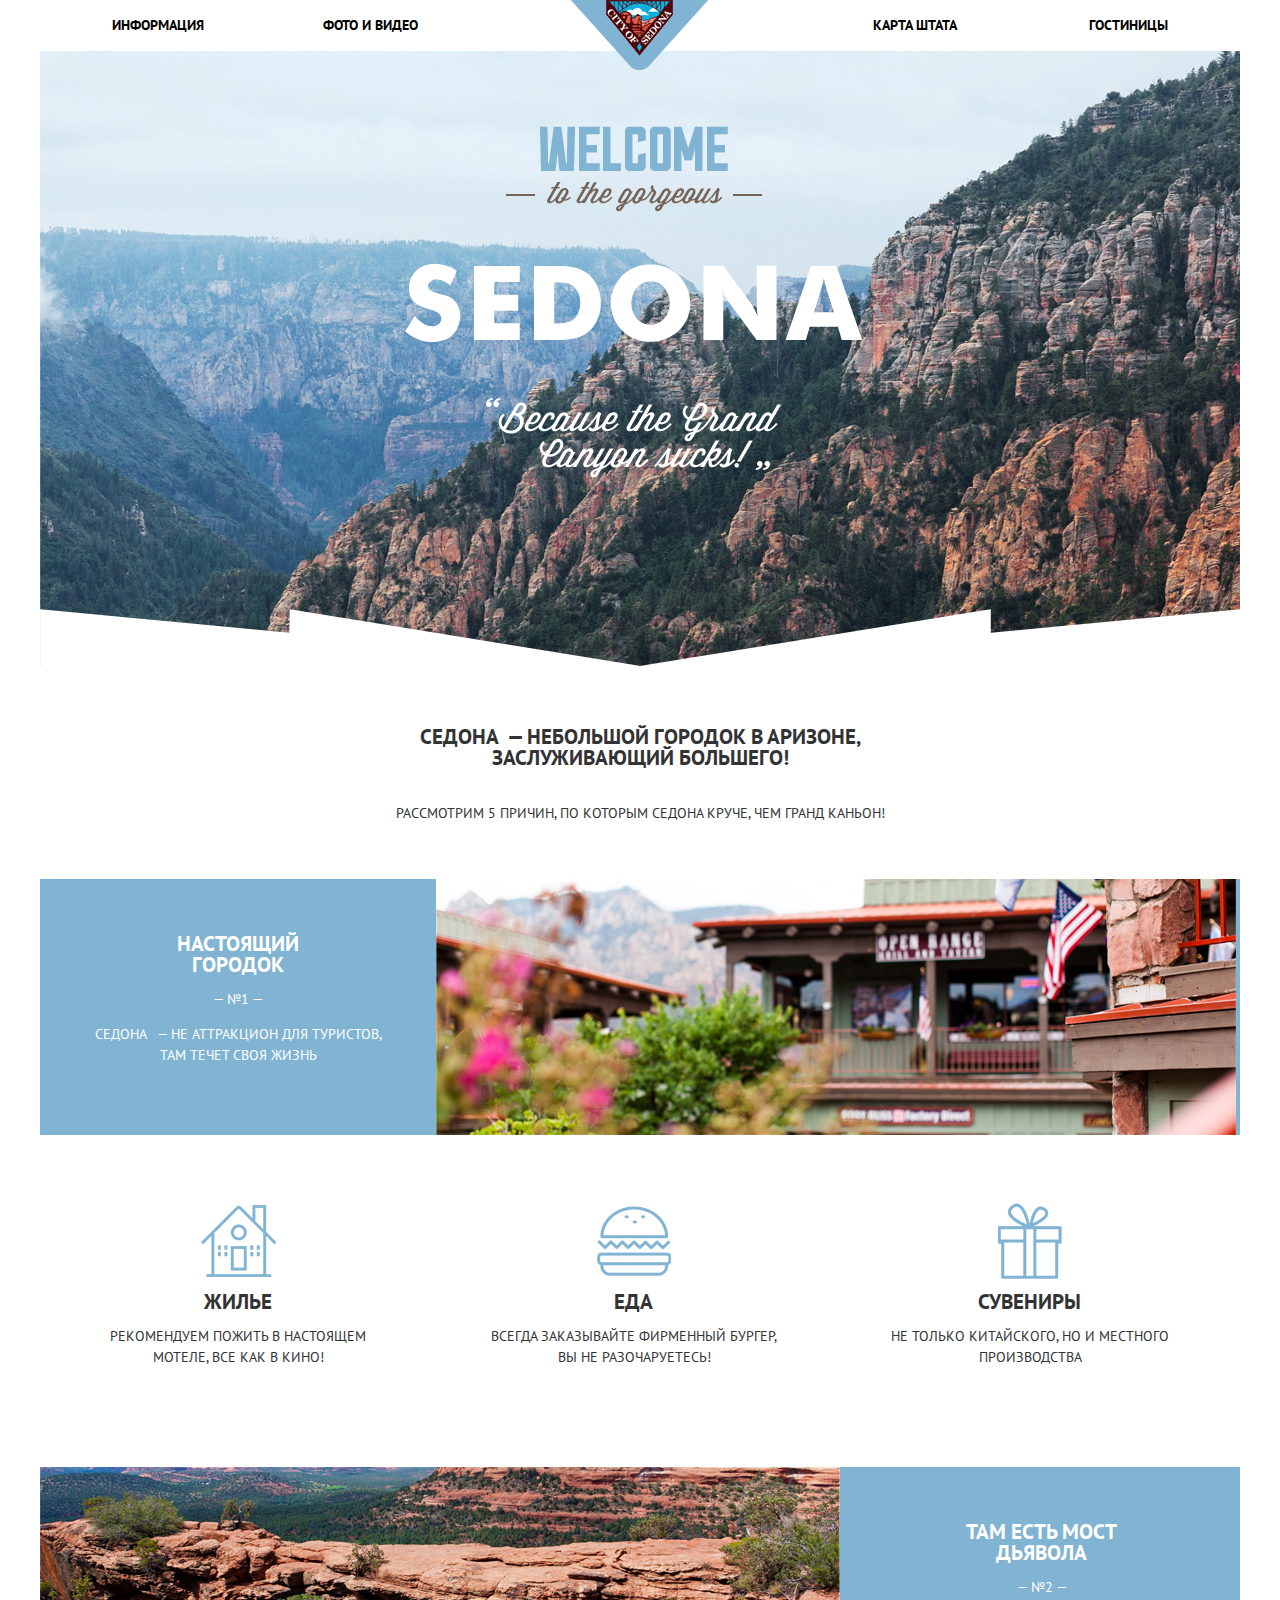
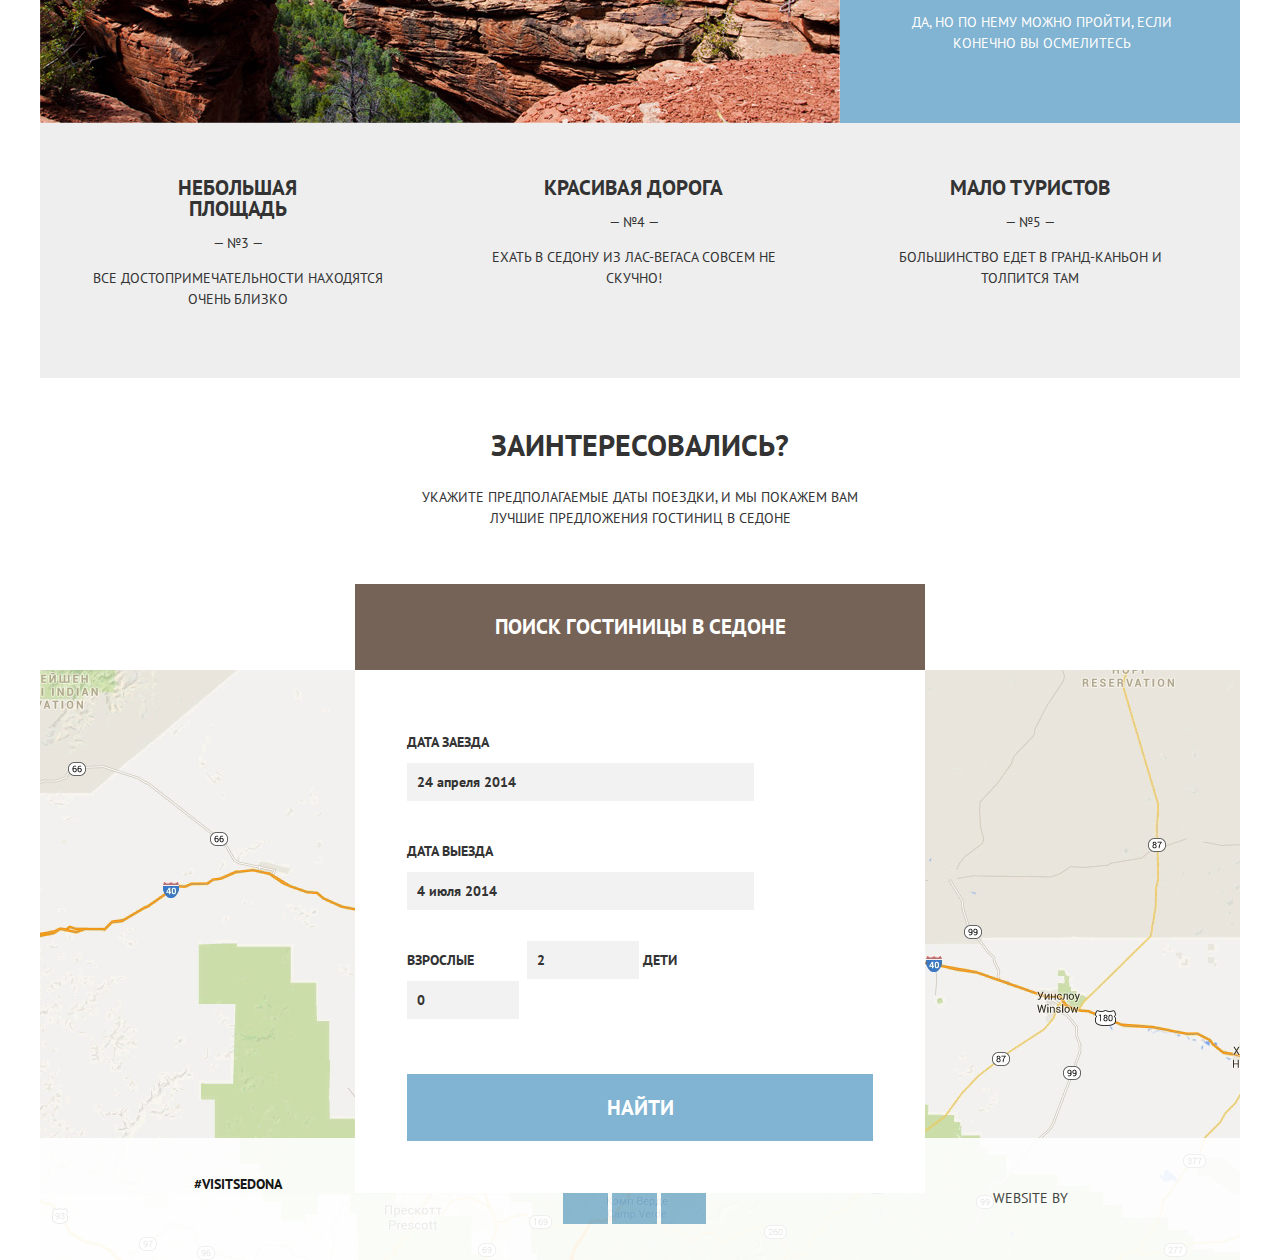
==== index.html @ 6c28e40e "Исправлена разметка для блока поиска отелей, исправлена ошибка в написании font-family" ====
<!DOCTYPE html>
<html lang="ru">
  <head>
    <meta charset="utf-8">
    <title>Sedona. Главная страница</title>  
    <link href="http://fonts.googleapis.com/css?family=PT+Sans:400,700&amp;subset=latin,cyrillic" rel="stylesheet">
    <link href="css/normalize.css" rel="stylesheet">
    <link href="css/style.css" rel="stylesheet"> 
  </head>
  <body>
    <div class="wrapper">
      <header class="main-header">      
        <nav class="main-nav">
          <ul>
            <li class="nav-item nav-item-left"><a href="#">Информация</a></li>
            <li class="nav-item nav-item-left"><a href="#">Фото и видео</a></li>          
            <li><a class="logo" href="index.html"></a></li>   
            <li class="nav-item nav-item-right"><a href="#">Карта штата</a></li>
            <li class="nav-item nav-item-right"><a href="hotels.html">Гостиницы</a></li>
          </ul>
        </nav>
        <div class="header-image">          
          <div class="header-image-words"></div>         
          <div class="header-image-mask"></div>
        </div>
      </header>
      <div class="container">
        <div class="under-header">
          <h2>Седона&nbsp; &mdash; небольшой городок в Аризоне, заслуживающий большего!</h2>
          <p>Рассмотрим 5 причин, по которым Седона круче, чем гранд каньон!</p> 
        </div>
        <div class="clearfix features">    
          <div class="col-3 features-item">
            <div class="col-wrapper">
              <h2>Настоящий городок</h2>
              <p class="number">&mdash; №1 &mdash;</p>
              <p>Седона &nbsp; &mdash;  не аттракцион для туристов, там течет своя жизнь</p>
            </div>
          </div>
          <div class="col-2"><img src="img/features-image-1.jpg" width="800" height="256" alt="Sedona-1"></div>    
        </div>
        <div class="clearfix content">
          <div class="col-3 content-item">
            <div class="col-wrapper">
              <div class="content-icon icon-house"></div>
              <h2>Жилье</h2>
              <p>Рекомендуем пожить в настоящем мотеле, все как в кино!</p> 
            </div>         
          </div>
          <div class="col-3 content-item">
            <div class="col-wrapper">
              <div class="content-icon icon-food"></div>
              <h2>Еда</h2>
              <p>Всегда заказывайте фирменный бургер, вы не разочаруетесь!</p>
            </div>   
          </div>
          <div class="col-3 content-item">
            <div class="col-wrapper">
              <div class="content-icon icon-souvenirs"></div>
              <h2>Сувениры</h2>
              <p>Не только китайского, но и местного производства</p>
            </div> 
          </div>
        </div>
        <div class="clearfix features">       
          <div class="col-2"><img src="img/features-image-2.jpg" width="800" height="256" alt="Sedona-2"></div> 
          <div class="col-3 features-item">
            <div class="col-wrapper">
              <h2>Там есть Мост Дьявола</h2>
              <p class="number">&mdash; №2 &mdash;</p>
              <p>Да, но по нему можно пройти, если конечно вы осмелитесь</p>
            </div>
          </div>           
        </div>
        <div class="clearfix features-content">
          <div class="col-3 features-item">
            <div class="col-wrapper">
              <h2>Небольшая площадь</h2>
              <p class="number">&mdash; №3 &mdash;</p>
              <p>Все достопримечательности находятся очень близко</p>
            </div>
          </div>
          <div class="col-3 features-item">
            <div class="col-wrapper">
              <h2>Красивая дорога</h2>
              <p class="number">&mdash; №4 &mdash;</p>
              <p>Ехать в Седону из Лас-Вегаса совсем не скучно!</p>
            </div>
          </div>
          <div class="col-3 features-item">
            <div class="col-wrapper">
              <h2>Мало туристов</h2>
              <p class="number">&mdash; №5 &mdash;</p>
              <p>Большинство едет в Гранд-Каньон и толпится там</p>
            </div>
          </div>
        </div>
        <div class="block-search">
          <p class="block-search-header">Заинтересовались?</p>
          <p>Укажите предполагаемые даты поездки, и мы покажем вам лучшие предложения гостиниц в Седоне</p>
          <a class="search-link" href="#">Поиск гостиницы в Седоне</a>
          <form class="form-search" action="">
              <div>
                <label for="date-in">Дата заезда</label><input type="text" id="date-in" value="24 апреля 2014">
              </div>
              <div>
                <label for="date-out">Дата выезда</label><input type="text" id="date-out" value="4 июля 2014">
              </div>
              <div class="people-number">
                <label for="adult">Взрослые</label><input type="text" id="adult" value="2">
                <label for="children">Дети</label><input type="text" id="children" value="0">
              </div>              
              <input class="btn" type="button" value="Найти">              
            </form>                
        </div>            
      </div>
      <div class="map">       
        <footer class="main-footer clearfix">
          <div class="col-3 sedona-tag"><a href="#">#visitsedona</a></div>
          <div class="col-3 footer-social">
            <a href="#" class="social-btn social-btn-tw">Twitter</a>
            <a href="#" class="social-btn social-btn-fb">Facebook</a>
            <a href="#" class="social-btn social-btn-ytb">Youtube</a>
          </div>
          <div class="col-3 footer-logo" >
            <p>Website by</p>
            <a class="footer-logo-icon" href="#"></a>
          </div>      
        </footer>        
      </div>
    </div>
  </body>
</html>
---- css/style.css ----
body {
  font-size: 14px;
  line-height: 1.5;
  color: #333333;
  font-weight: 400;
  text-transform: uppercase;
  font-family: "PT Sans", "Arial", sans-serif;
}

h2 {
  font-size: 21px;
  line-height: 1;
  font-weight: 700;
  margin: 0;
}

a {
  text-decoration: none;
  color: #000000;
  font-weight: 700;
}

img {
  margin-bottom: -6px;
}

.clearfix:after{
  display: block;
  content: "";
  clear: both;
}

.wrapper {
  width: 1200px;
  margin: 0 auto;
}

.main-nav ul {
  padding: 0;
  margin: 0 6%;
  font-size: 0;
}
.main-nav li {
  display: inline-block;
  vertical-align: top;
  font-size: 14px;
  width: 20%;
  padding-top: 15px;
  padding-bottom: 15px;
  position: relative;
}

.main-nav .logo{
  display: block;
  width: 138px;
  height: 70px;
  background-image: url(../img/logo.png);
  background-repeat: no-repeat;
  background-position: center;
  position: absolute;  
  top: 0;
  left: 50%;
  margin-left: -69px;
  z-index: 1;
}

.main-nav .nav-item-left {
  text-align: left;
}

.main-nav .nav-item-right {
  text-align: right;
}

.header-image {
  width: 100%;
  height: 540px;
  background-image: url("../img/header-image.jpg");
  background-repeat: no-repeat;  
  padding-top: 75px;
  position: relative;
  margin-bottom: 60px;
}

.header-image-words {
  width: 470px;
  height: 370px;
  background-image: url(../img/image-words.png);
  background-repeat: no-repeat;
  margin: 0 auto;  
}

.header-image-mask {
  width: 100%;
  height: 57px;
  background-image: url(../img/header-image-mask.png);
  background-repeat: no-repeat;
  position: absolute;
  bottom: 0;
}

.col-2 {
  width: 67%;
  float: left;
}

.col-3 {
  width: 33%;
  float: left;
  text-align: center;
}

.col-wrapper {
  width: 75%;
  margin: 0 auto;
}

.col-wrapper h2 {
  width: 70%;
  margin: 0 auto;
}
.under-header {
  text-align: center;
  margin-bottom: 55px;
}
.under-header h2 {
  width: 50%;
  margin: 0 auto;
  margin-bottom: 35px;
}
.features-item {
  padding-top: 54px;
  padding-bottom: 54px;
}

.features {
  height: 256px;
  color: #ffffff;
  background-color: #81b3d2;
}

.content-item {
  padding-top: 55px;
  padding-bottom: 85px;
}

.content-icon {
  width: 76px;
  height: 76px;
  padding-bottom: 25px;
  margin: 0 auto;
}

.icon-house {
  background-image: url(../img/icon-house.png);
  background-repeat: no-repeat;
  background-position: center;
}

.icon-food {
  background-image: url(../img/icon-food.png);
  background-repeat: no-repeat;
  background-position: center;
}

.icon-souvenirs {
  background-image: url(../img/icon-souvenirs.png);
  background-repeat: no-repeat;
  background-position: center;
}

.features-content {
  background-color: #eeeeee;
}

.block-search {
  width: 570px;
  margin: 0 auto;
  padding-top: 55px;
  position: relative;
}

.block-search-header {
  font-size: 30px;
  font-weight: 700;
  line-height: 0.8;
  padding-bottom: 30px;
}

.block-search p {
  width: 80%;
  margin: 0 auto;
  text-align: center;  
}

.search-link {
  margin-top: 55px;
  display: block;
  background-color: #766357;
  text-align: center;
  padding-top: 30px;
  padding-bottom: 30px;
  color: #ffffff;
  font-size: 21px;
  line-height: 1.24;
}

.form-search {
  width: 466px;
  position: absolute;
  top: 100%;
  z-index: 10;
  left: 50%;
  margin-left: -285px;
  padding: 52px;
  font-weight: 700;
  text-transform: uppercase;
  background-color: #ffffff;
}

.form-search div {
  margin-bottom: 30px;
}

.form-search label {
  display: inline-block;
  width: 105px;  
  margin-right: 15px;
  padding-top: 10px;
  padding-bottom: 10px;
}

.form-search input {
  border: none;
  background-color: #f2f2f2;
  padding-top: 10px;
  padding-bottom: 10px;
  padding-left: 10px;
  width: 335px;
}

.people-number input {  
  width: 100px;
}

.form-search .btn {
  background-color: #81b3d2;
  color: #ffffff;
  text-transform: uppercase;
  padding: 20px 195px;
  font-size: 21px;
  width: 100%;
  margin-top: 25px;
}

.map {
  width: 100%;
  height: 590px;
  background-image: url(../img/map.jpg);
  position: relative;
}

.main-footer {
  position: absolute;
  bottom: 0;
  background-color: #ffffff;
  opacity: 0.9;
  width: 100%;
  padding: 3% 0;
}

.social-btn {  
  display: inline-block;
  width: 45px;
  height: 50px;
  background-color: #81b3d2;
}

.hotel-wrapper {
  width: 88%;
  margin: 0 auto;
}

.header-image-hotels {
  width: 100%;
  height: 220px;
  background-image: url(../img/header-image-zoom.jpg);
  background-repeat: no-repeat;
}
.structure-filter {
  width: 240px;
  float: left;
}

.structure-filter label {
  display: block;
}
.type-filter {
  width: 480px;
  float: left;
}

.type-filter label {
  display: block;
}

.cost-filter{
  width: 327px;
  float: right;
}

.filter-content-header div {
  display: inline-block;
  vertical-align: bottom;
}

.filter-content-header ul li {
  display: inline-block;
}

.filter-image{
  width: 135px;
  float: left;
  margin-right: 30px;
}

.filter-info{
  width: 650px;
  float: left;
}

.filter-info div {
  display: inline-block;
}

.filter-rate{
  width: 240px;
  float: right;
}
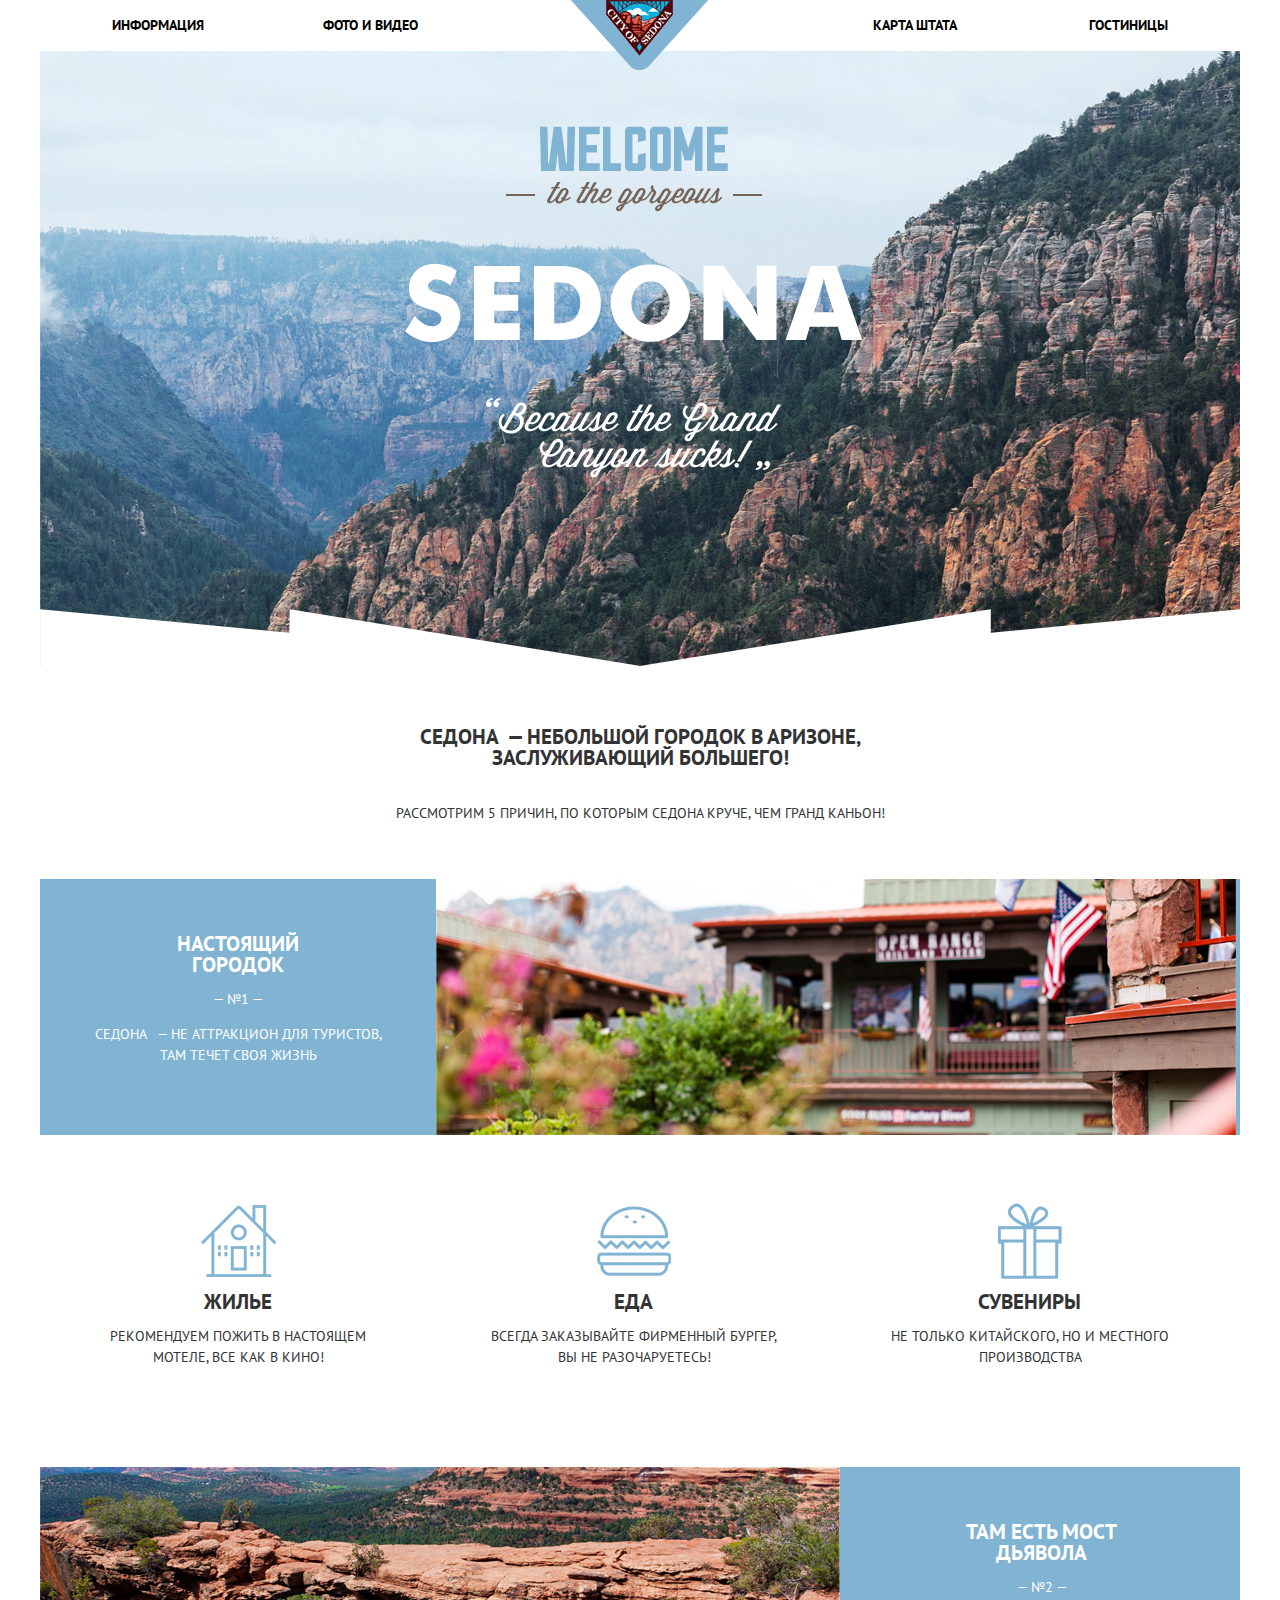
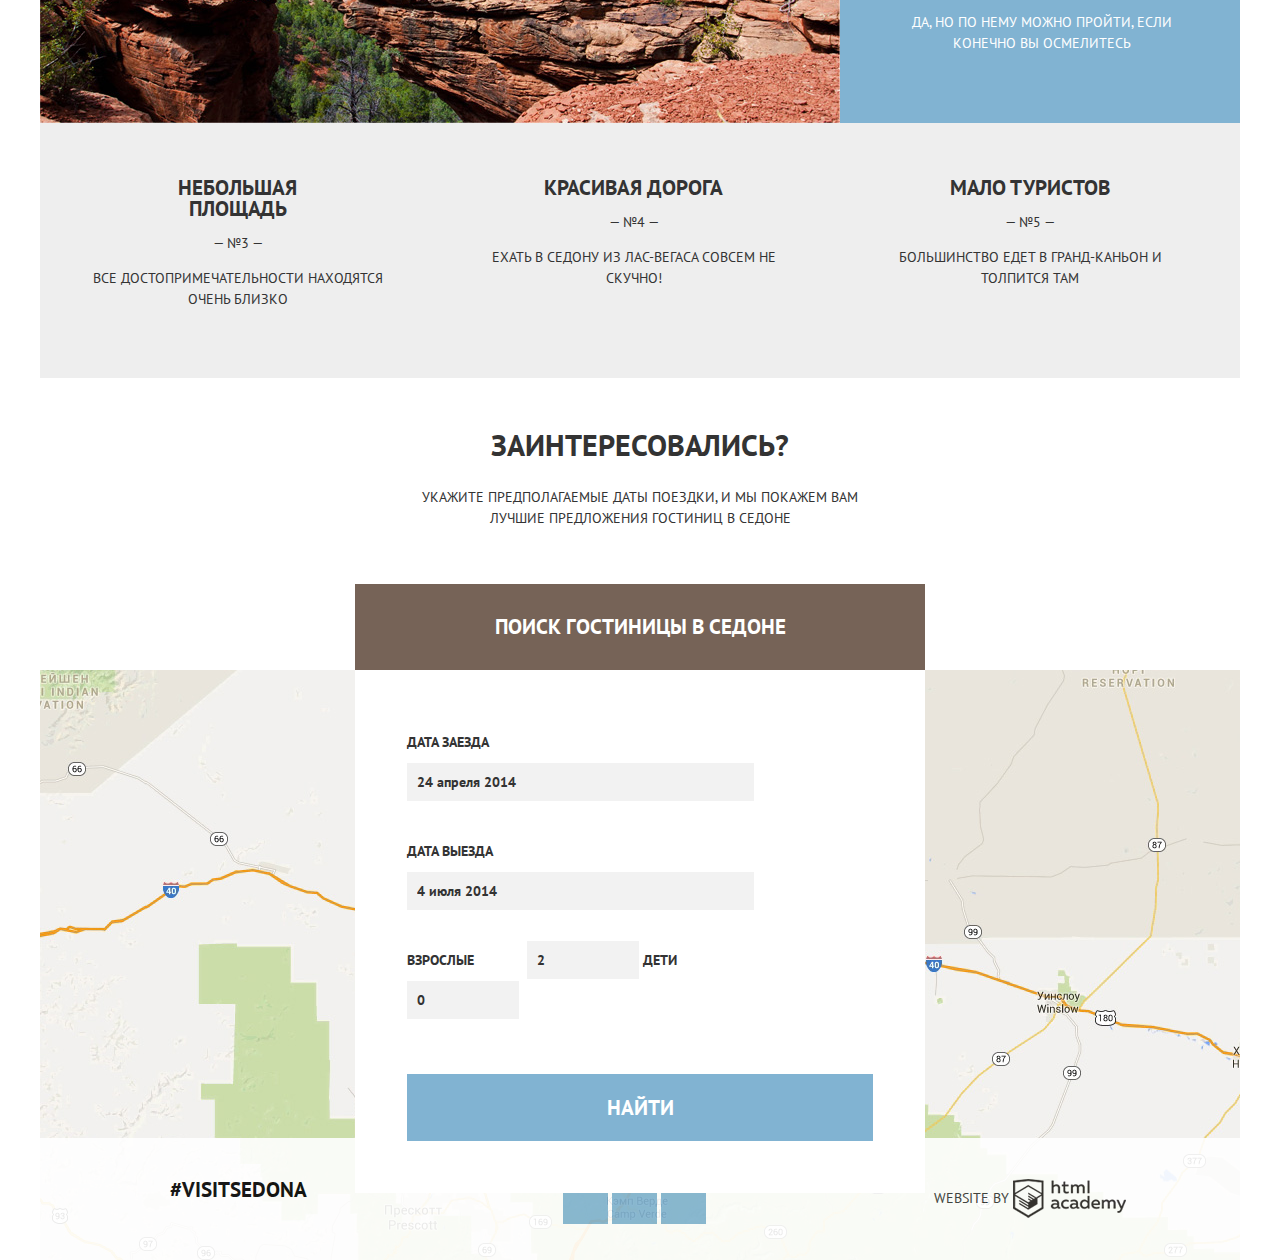
==== commit dc07aef7: "Стили для элементов футера" ====
--- a/index.html
+++ b/index.html
@@ -123,7 +123,7 @@
             <a href="#" class="social-btn social-btn-ytb">Youtube</a>
           </div>
           <div class="col-3 footer-logo" >
-            <p>Website by</p>
+            <p class="footer-copyright">Website by</p>
             <a class="footer-logo-icon" href="#"></a>
           </div>      
         </footer>        
--- a/css/style.css
+++ b/css/style.css
@@ -269,6 +269,24 @@
   padding: 3% 0;
 }
 
+.footer-copyright, 
+.footer-logo-icon {
+  display: inline-block;
+  vertical-align: middle;
+}
+
+.footer-logo-icon {
+  width: 113px;
+  height: 39px;
+  background-image: url(../img/footer-logo.png);
+  background-repeat: no-repeat;
+}
+
+.sedona-tag>a{
+  display: block;
+  font-size: 21px;
+}
+
 .social-btn {  
   display: inline-block;
   width: 45px;
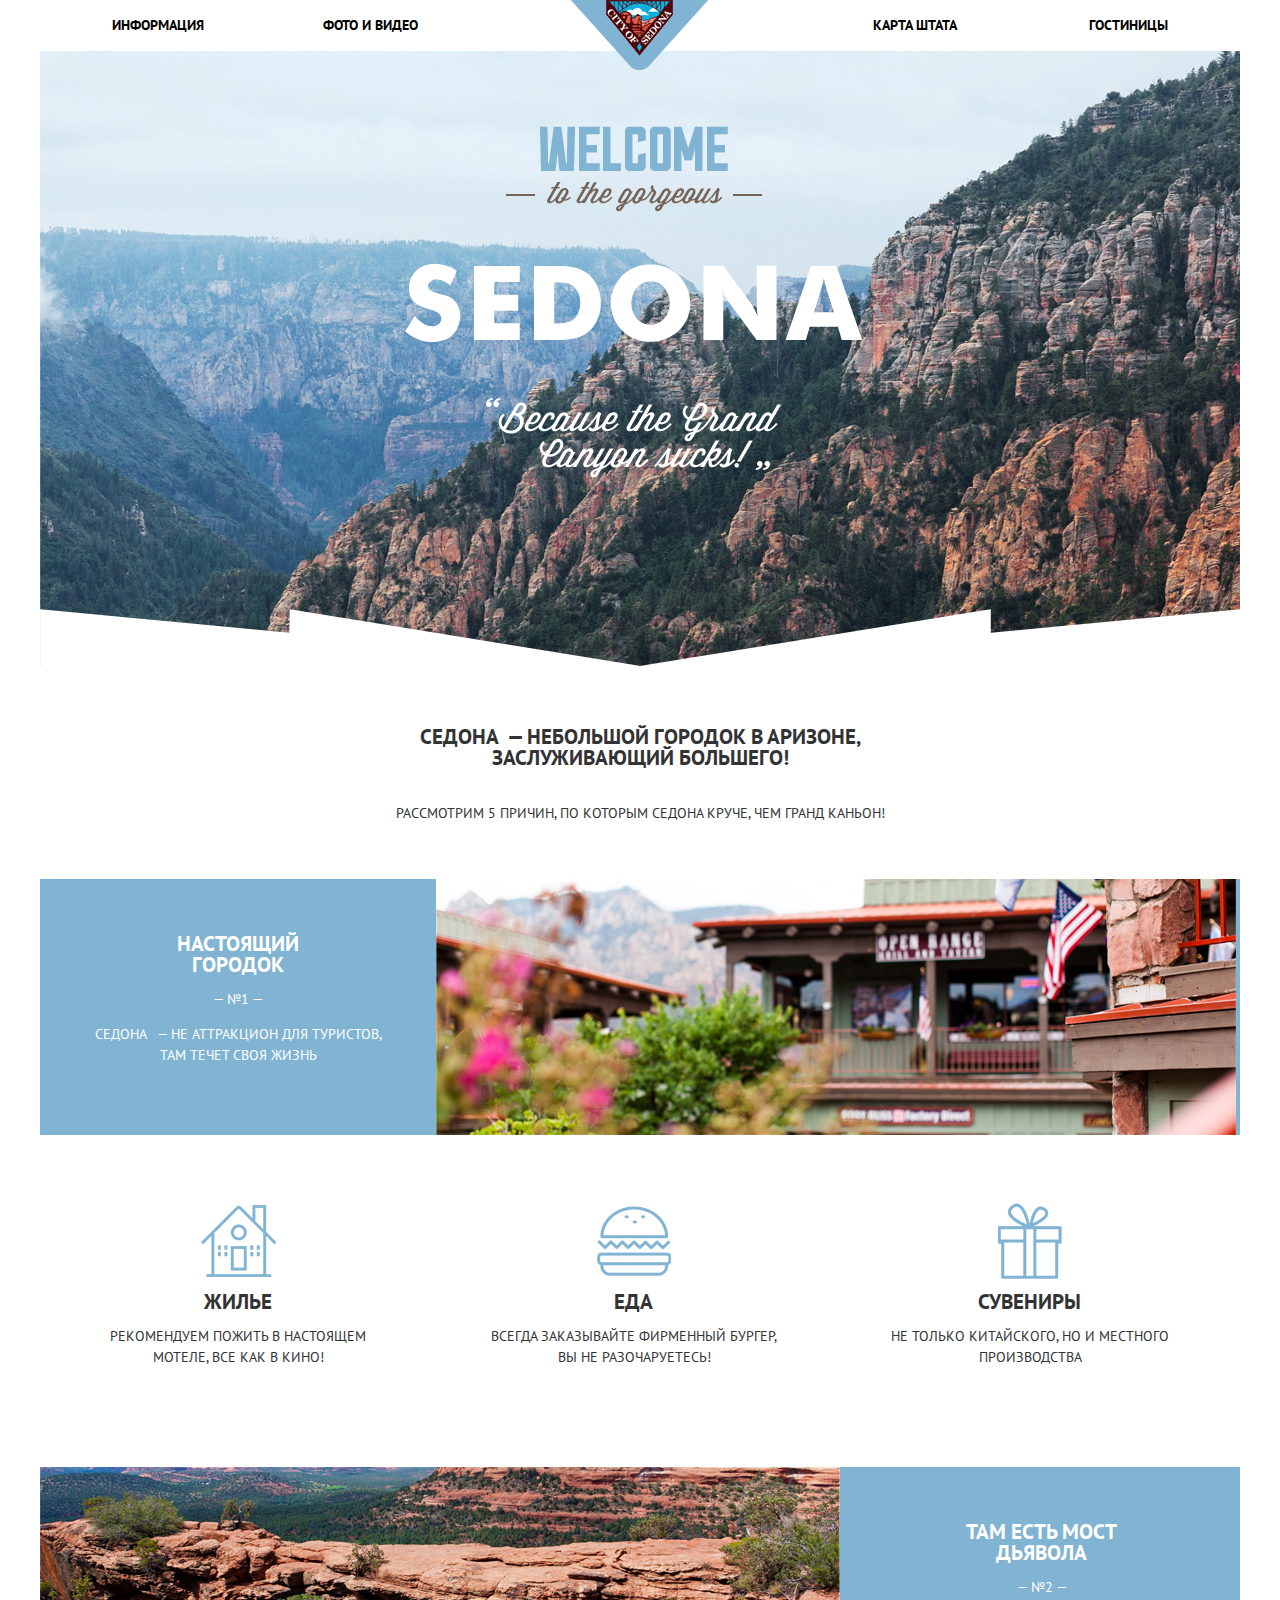
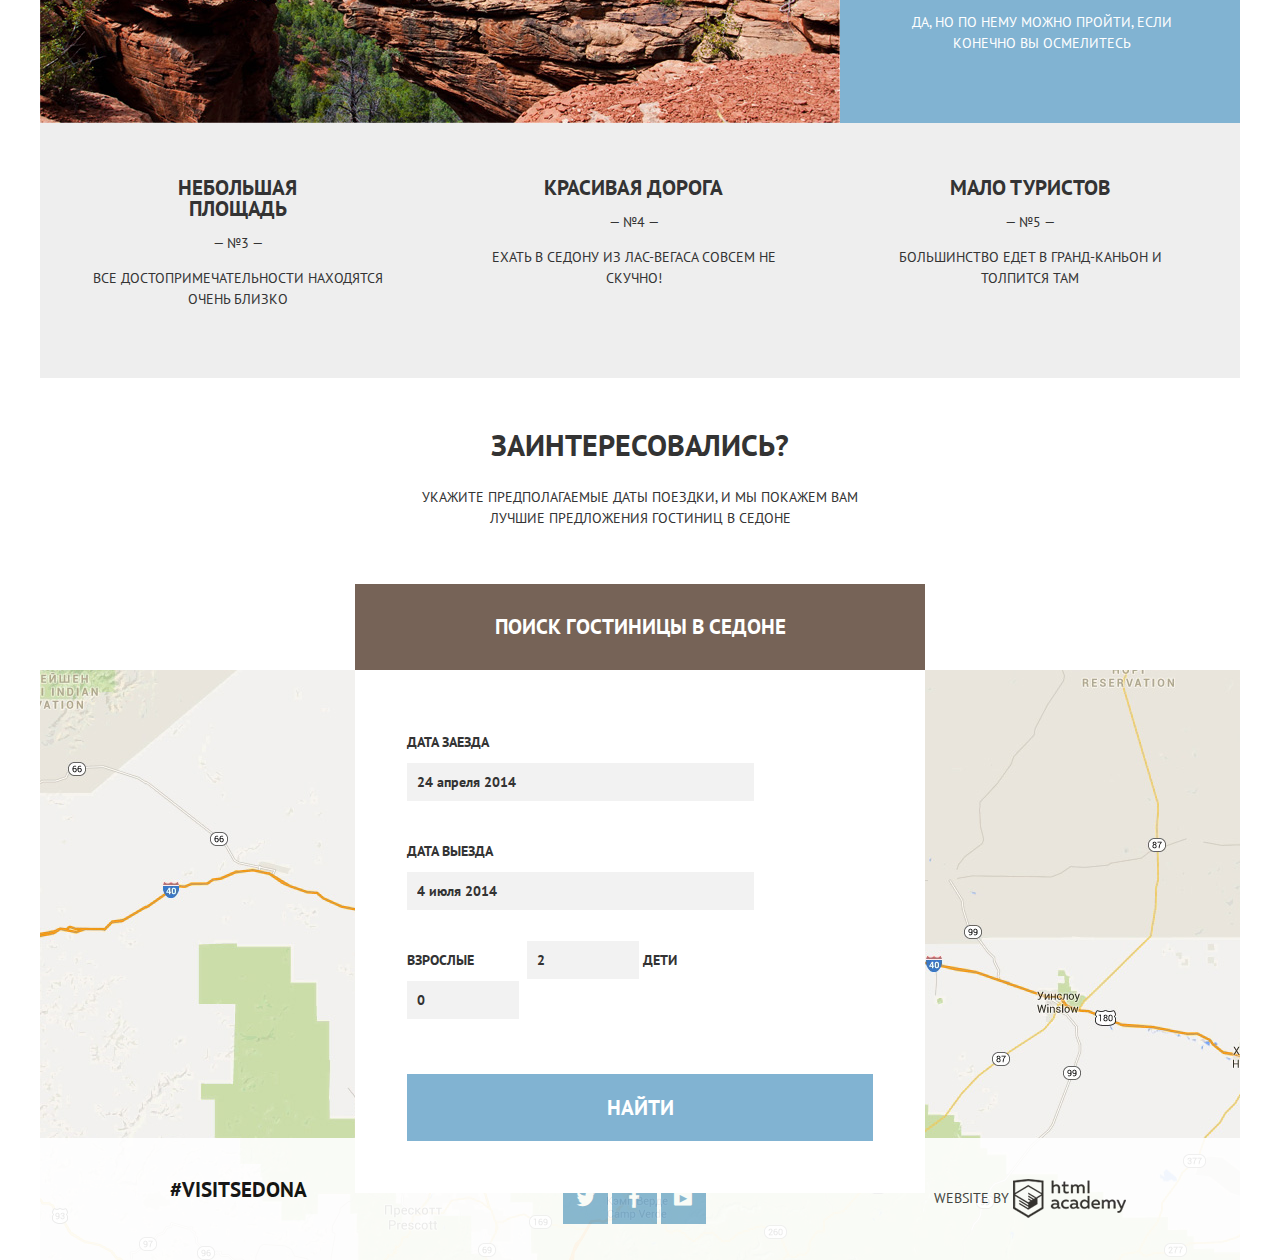
==== commit b5bdb9aa: "Проба подключения иконочного шрифта (соц. иконки), разделители на странице отелей" ====
--- a/index.html
+++ b/index.html
@@ -118,9 +118,9 @@
         <footer class="main-footer clearfix">
           <div class="col-3 sedona-tag"><a href="#">#visitsedona</a></div>
           <div class="col-3 footer-social">
-            <a href="#" class="social-btn social-btn-tw">Twitter</a>
-            <a href="#" class="social-btn social-btn-fb">Facebook</a>
-            <a href="#" class="social-btn social-btn-ytb">Youtube</a>
+            <a href="#" class="social-btn social-btn-tw"><i class="icon-twitter"></i></a>
+            <a href="#" class="social-btn social-btn-fb"><i class="icon-facebook"></i></a>
+            <a href="#" class="social-btn social-btn-ytb"><i class="icon-youtube"></i></a>
           </div>
           <div class="col-3 footer-logo" >
             <p class="footer-copyright">Website by</p>
--- a/css/style.css
+++ b/css/style.css
@@ -1,3 +1,67 @@
+@font-face {
+  font-family: 'symbols-sedona';
+  src: url('../font/symbols-sedona.eot?60737633');
+  src: url('../font/symbols-sedona.eot?60737633#iefix') format('embedded-opentype'),
+       url('../font/symbols-sedona.woff?60737633') format('woff'),
+       url('../font/symbols-sedona.ttf?60737633') format('truetype'),
+       url('../font/symbols-sedona.svg?60737633#symbols-sedona') format('svg');
+  font-weight: normal;
+  font-style: normal;
+}
+/* Chrome hack: SVG is rendered more smooth in Windozze. 100% magic, uncomment if you need it. */
+/* Note, that will break hinting! In other OS-es font will be not as sharp as it could be */
+/*
+@media screen and (-webkit-min-device-pixel-ratio:0) {
+  @font-face {
+    font-family: 'symbols-sedona';
+    src: url('../font/symbols-sedona.svg?60737633#symbols-sedona') format('svg');
+  }
+}
+*/
+ 
+ [class^="icon-"]:before, [class*=" icon-"]:before {
+  font-family: "symbols-sedona";
+  font-style: normal;
+  font-weight: normal;
+  speak: none;
+ 
+  display: inline-block;
+  text-decoration: inherit;
+  width: 1em;
+  margin-right: .2em;
+  text-align: center;
+  /* opacity: .8; */
+ 
+  /* For safety - reset parent styles, that can break glyph codes*/
+  font-variant: normal;
+  text-transform: none;
+     
+  /* fix buttons height, for twitter bootstrap */
+  line-height: 1em;
+ 
+  /* Animation center compensation - margins should be symmetric */
+  /* remove if not needed */
+  margin-left: .2em;
+ 
+  /* you can be more comfortable with increased icons size */
+  /* font-size: 120%; */
+ 
+  /* Uncomment for 3D effect */
+  /* text-shadow: 1px 1px 1px rgba(127, 127, 127, 0.3); */
+}
+ 
+.icon-facebook:before { content: '\66'; } /* 'f' */
+.icon-twitter:before { content: '\74'; } /* 't' */
+.icon-up-dir:before { content: '\25b2'; } /* '▲' */
+.icon-down-dir:before { content: '\25bc'; } /* '▼' */
+.icon-star:before { content: '\2605'; } /* '★' */
+.icon-check-off:before { content: '\2610'; } /* '☐' */
+.icon-check-on:before { content: '\2611'; } /* '☑' */
+.icon-calendar:before { content: '\e800'; } /* '' */
+.icon-plus:before { content: '\e801'; } /* '' */
+.icon-minus:before { content: '\e802'; } /* '' */
+.icon-youtube:before { content: '\f39e'; } /* '' */
+
 body {
   font-size: 14px;
   line-height: 1.5;
@@ -275,6 +339,10 @@
   vertical-align: middle;
 }
 
+.hotels-footer {  
+  padding: 3% 0;
+}
+
 .footer-logo-icon {
   width: 113px;
   height: 39px;
@@ -292,6 +360,9 @@
   width: 45px;
   height: 50px;
   background-color: #81b3d2;
+  color: #ffffff;
+  font-size: 21px;
+  line-height: 50px;
 }
 
 .hotel-wrapper {
@@ -299,73 +370,125 @@
   margin: 0 auto;
 }
 
+.hotel-col-1 {
+  width: 16%;  
+}
+
+.hotel-col-2 {
+  width: 53%;  
+}
+
+.hotel-col-3 {
+  width: 31%; 
+  text-align: right;
+}
+
+.hotel-col {
+  float: left;
+  padding: 25px 0;
+}
+
 .header-image-hotels {
   width: 100%;
   height: 220px;
   background-image: url(../img/header-image-zoom.jpg);
   background-repeat: no-repeat;
 }
-.structure-filter {
-  width: 240px;
-  float: left;
-}
 
 .structure-filter label {
   display: block;
 }
-.type-filter {
-  width: 480px;
-  float: left;
+
+.hotel-filter>.hotel-col-2 {
+  box-sizing: border-box;
+  padding-left: 7.5%;
 }
 
 .type-filter label {
   display: block;
 }
 
-.cost-filter{
-  width: 327px;
-  float: right;
-}
-
-.filter-content-header div {
-  display: inline-block;
-  vertical-align: bottom;
-}
-
 .filter-content-header ul li {
   display: inline-block;
 }
 
-.filter-image{
-  width: 135px;
-  float: left;
-  margin-right: 30px;
-}
-
-.filter-info{
-  width: 650px;
-  float: left;
+.filter-content {
+  border-top: 2px solid #e5e5e5;
 }
 
 .filter-info div {
   display: inline-block;
 }
 
-.filter-rate{
-  width: 240px;
-  float: right;
-}
-
-
-
-
-
-
-
-
-
-
-
-
-
-
+.triangles a {
+  display: inline-block;
+  margin-right: 10px;
+}
+
+.triangle-bottom {
+  margin-top:5px;
+  margin-right: 5px;
+  background-color: transparent;
+  width: 0px;
+  height: 0px;
+  border: 5px transparent solid;
+  border-top: 9px #81b3d2 solid;
+}
+
+.triangle-top {
+  margin-bottom: 5px;
+  background-color: transparent;
+  width: 0px;
+  height: 0px;
+  border: 5px transparent solid;
+  border-bottom: 9px #cccccc solid;
+}
+
+.rate-value {
+  background-color: #f2f2f2;
+  padding: 5px 10px;
+  width: 90px;
+  position: relative;
+  left: 100%;
+  margin-left: -110px;
+}
+
+.rate-stars {
+  position: relative;
+  left: 100%;
+  height: 16px;
+  background-image: url(../img/rate-star.png);
+  background-position: right;  
+  margin-bottom: 45px;
+}
+
+.rate-stars-4{
+  width: 64px;
+  margin-left: -64px;
+}
+
+.rate-stars-2{
+  width: 32px;
+  margin-left: -32px;
+}
+
+.rate-stars-3{
+  width: 48px;
+  margin-left: -48px;
+}
+
+
+
+
+
+
+
+
+
+
+
+
+
+
+
+
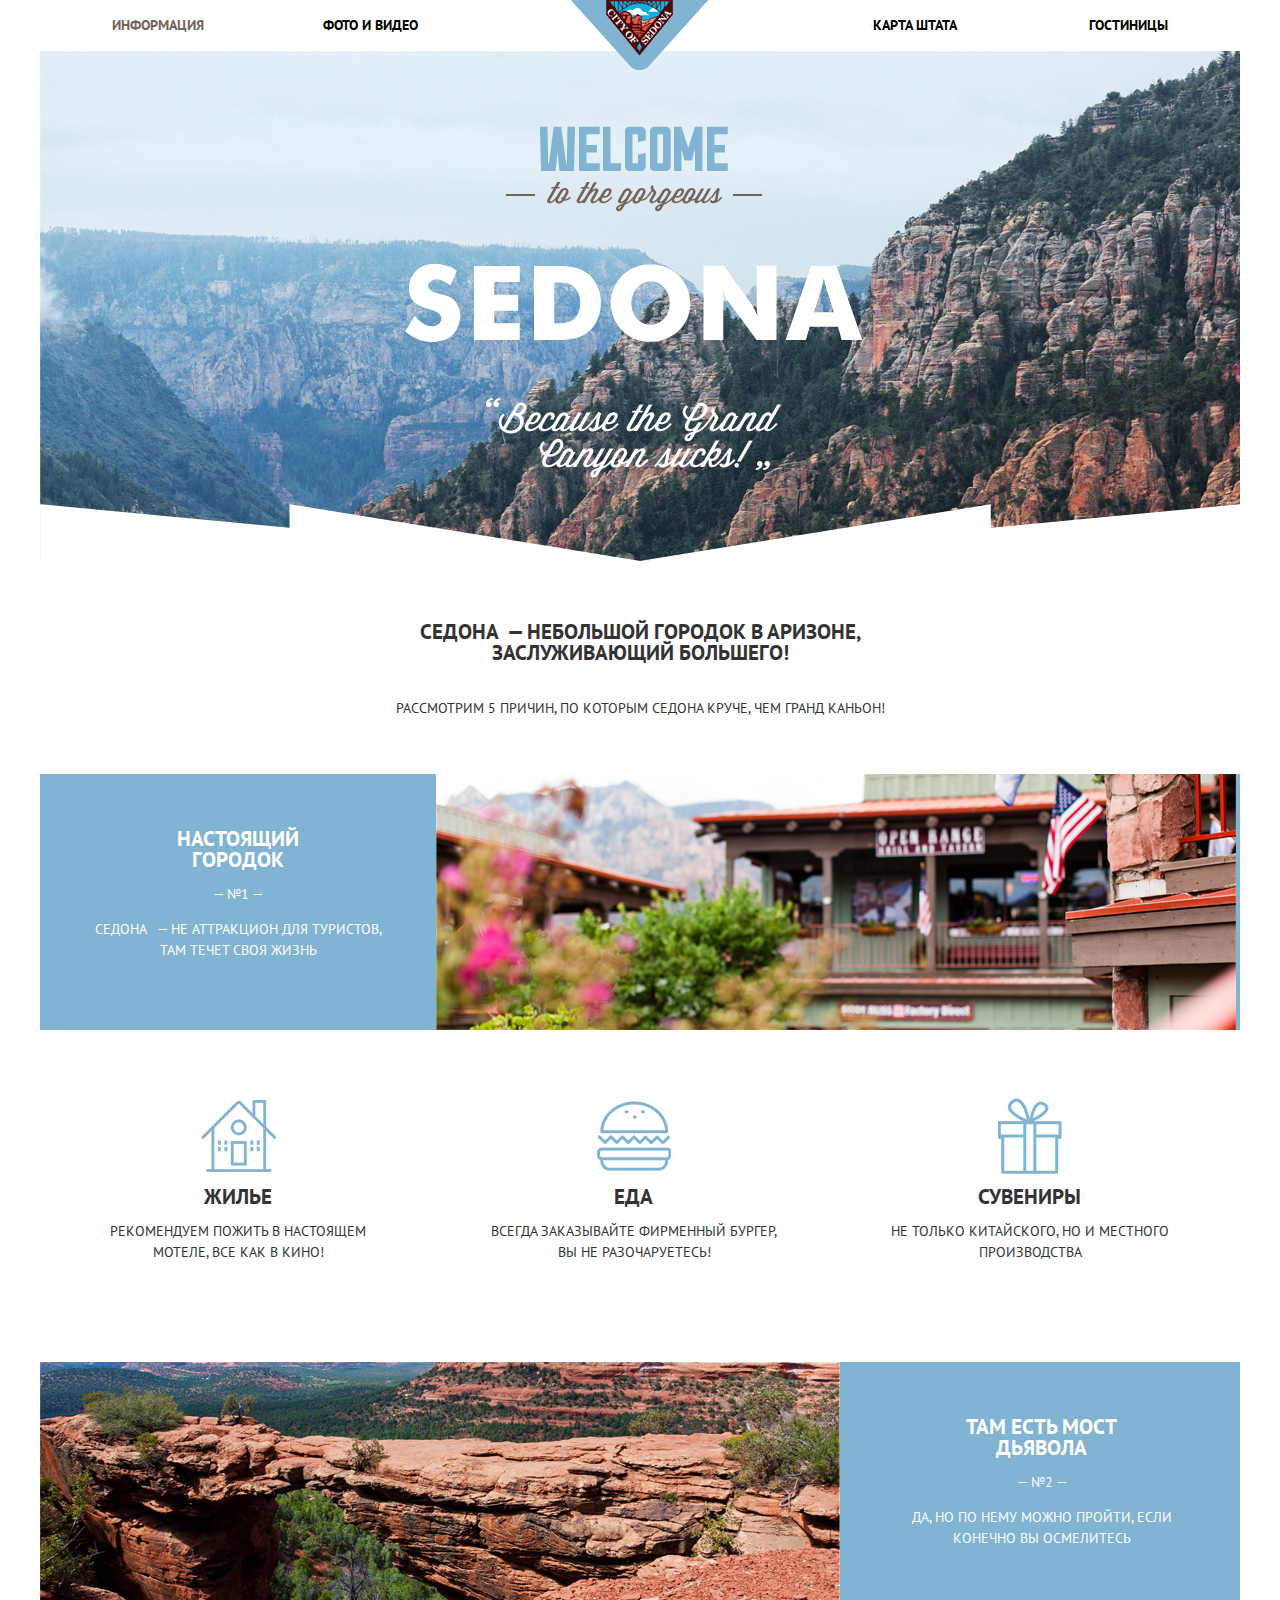
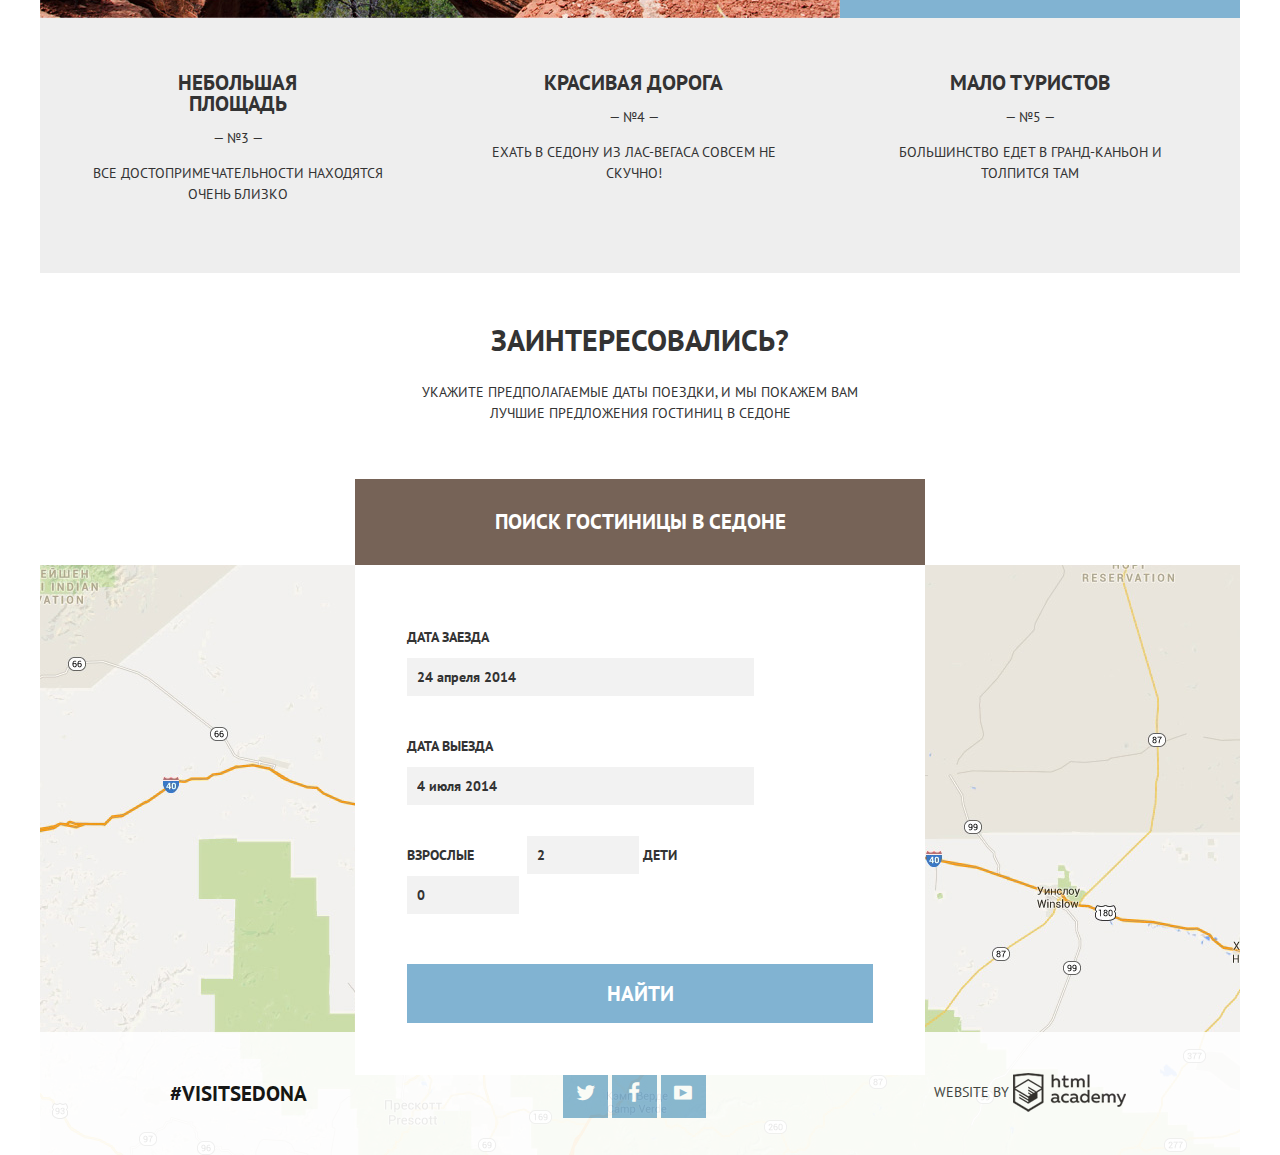
==== commit da8fccff: "Стили для состояний элементов (кроме некоторых полей формы поиска" ====
--- a/index.html
+++ b/index.html
@@ -12,7 +12,7 @@
       <header class="main-header">      
         <nav class="main-nav">
           <ul>
-            <li class="nav-item nav-item-left"><a href="#">Информация</a></li>
+            <li class="nav-item nav-item-left active">Информация</li>
             <li class="nav-item nav-item-left"><a href="#">Фото и видео</a></li>          
             <li><a class="logo" href="index.html"></a></li>   
             <li class="nav-item nav-item-right"><a href="#">Карта штата</a></li>
--- a/css/style.css
+++ b/css/style.css
@@ -28,7 +28,6 @@
   display: inline-block;
   text-decoration: inherit;
   width: 1em;
-  margin-right: .2em;
   text-align: center;
   /* opacity: .8; */
  
@@ -41,7 +40,6 @@
  
   /* Animation center compensation - margins should be symmetric */
   /* remove if not needed */
-  margin-left: .2em;
  
   /* you can be more comfortable with increased icons size */
   /* font-size: 120%; */
@@ -114,6 +112,27 @@
   position: relative;
 }
 
+.main-nav a:hover {
+  color: #81b3d2;
+}
+
+.main-nav a:active {
+  color: #b2b2b2;
+}
+
+.main-nav .active {
+  color: #766357;
+  font-weight: 700;
+}
+
+.main-nav .active:hover {
+  color: #604e43;
+}
+
+.main-nav .active:active {
+  color: #d6d0cc;
+}
+
 .main-nav .logo{
   display: block;
   width: 138px;
@@ -138,7 +157,7 @@
 
 .header-image {
   width: 100%;
-  height: 540px;
+  height: 435px;
   background-image: url("../img/header-image.jpg");
   background-repeat: no-repeat;  
   padding-top: 75px;
@@ -294,7 +313,7 @@
   padding-bottom: 10px;
 }
 
-.form-search input {
+.form-search input[type="text"]{
   border: none;
   background-color: #f2f2f2;
   padding-top: 10px;
@@ -303,7 +322,17 @@
   width: 335px;
 }
 
-.people-number input {  
+.form-search input[type="text"]:hover {
+  background-color: #ebebeb;
+}
+
+.form-search input[type="text"]:focus {
+  background-color: #ffffff;
+  outline: 2px solid #e5e5e5;
+}
+
+
+.people-number input[type="text"]{  
   width: 100px;
 }
 
@@ -311,10 +340,24 @@
   background-color: #81b3d2;
   color: #ffffff;
   text-transform: uppercase;
-  padding: 20px 195px;
+  padding: 16px 0;
   font-size: 21px;
   width: 100%;
-  margin-top: 25px;
+  margin-top: 20px;
+  border: none;
+}
+
+.form-search .btn:hover {
+  background-color: #669ec0;
+}
+
+.form-search .btn:active {
+  background-color: #5496bd;
+  color: #88b6d1;
+}
+
+.form-search .btn:focus {
+  outline: none;
 }
 
 .map {
@@ -350,9 +393,18 @@
   background-repeat: no-repeat;
 }
 
+.footer-logo-icon:hover {
+  background-image: url(../img/logo-footer-hvr.png);
+}
+
+.footer-logo-icon:active {
+  background-image: url(../img/logo-footer-active.png);
+}
+
 .sedona-tag>a{
   display: block;
   font-size: 21px;
+  padding: 10px 0;
 }
 
 .social-btn {  
@@ -365,6 +417,15 @@
   line-height: 50px;
 }
 
+.social-btn:hover {  
+  background-color: #669ec0;
+}
+
+.social-btn:active {  
+  background-color: #5496bd;
+  color: #88b6d1;
+}
+
 .hotel-wrapper {
   width: 88%;
   margin: 0 auto;
@@ -385,7 +446,12 @@
 
 .hotel-col {
   float: left;
-  padding: 25px 0;
+  margin-top: 30px;
+  margin-bottom: 25px;
+}
+
+.hotel-filter {
+  color: #ffffff;
 }
 
 .header-image-hotels {
@@ -395,21 +461,182 @@
   background-repeat: no-repeat;
 }
 
+.hotel-filter>.hotel-col-2 {
+  box-sizing: border-box;
+  padding-left: 7.5%;  
+}
+
+.hotel-filter>.hotel-col {
+  margin-bottom: 0;
+}
+
 .structure-filter label {
   display: block;
-}
-
-.hotel-filter>.hotel-col-2 {
-  box-sizing: border-box;
-  padding-left: 7.5%;
+  margin-bottom: 7px;
+  vertical-align: middle;
 }
 
 .type-filter label {
   display: block;
+  margin-bottom: 7px;  
+}
+
+.type-filter>h2,
+.structure-filter>h2 {
+  font-size: 16px;
+  line-height: 1.3;
+  margin-bottom: 20px;
+}
+
+.cost-filter>h2{
+  font-size: 16px;
+  line-height: 1.3;
+  margin-bottom: 12px;
+}
+
+.cost-filter {
+  text-align: left;
+}
+
+.cost-filter-wrapper {
+  margin-left: 7px;
+  border: 2px solid #ffffff;
+  border-radius: 2px;
+  font-size: 0;
+  padding-top: 5px;
+  padding-bottom: 5px;
+}
+
+.cost-filter-wrapper div {
+  display: inline-block;
+  font-size: 14px;
+  vertical-align: middle;
+  width: 50%;
+}
+
+.cost-filter-wrapper div:first-child {
+  width: 49%;
+  border-right: 2px solid #ffffff;
+}
+
+.cost-filter-wrapper label {
+  display: inline-block;
+  text-align: center;
+  vertical-align: middle;  
+}
+
+.cost-filter-wrapper input {
+  width: 25%;
+  background-color: transparent;
+  border: transparent;
+  padding-left: 5px;
+}
+
+.range-controls {
+  position: relative;
+  padding-top: 20px;
+  margin-bottom: 30px;
+  margin-left: 7px;
+}
+
+.range-controls .scale {
+  height: 2px;
+  background: #7d787a;  
+}
+
+.range-controls .bar {
+  width: 80%;
+  height: 2px;
+  background: #ffffff;
+}
+
+.range-controls .toggle {
+  position: absolute;
+  cursor: pointer;
+  top: 15px;
+  left: 0px;
+  width: 4px;
+  height: 4px;
+  border: 7px solid #fff;
+  border-radius: 50%;
+  background: #afafaf;
+}
+
+.range-controls .toggle:hover {
+  background: #1c4f80; 
+}
+  
+.range-controls .toggle-max {
+  left: 78%;  
+}
+
+.cost-filter .btn {
+  display: block;
+  background-color: transparent;
+  border: transparent;
+  text-align: center; 
+  border: 2px solid #ffffff;
+  border-radius: 2px;
+  margin: 0 auto;
+  text-transform: uppercase;
+  padding: 8px 32px;
+}
+
+
+input[type="checkbox"]{
+  display: none;
+}
+
+input[type="checkbox"]+label:before {
+  display: inline-block;
+  vertical-align: middle;
+  content: '\2610';
+  font-family: "symbols-sedona";
+  font-size: 26px;
+  margin-right: 15px;
+  color: #b5b5b5;
+}
+
+input[type="checkbox"]+label:hover:before {
+  color: #ffffff;
+}
+
+input[type="checkbox"]:checked+label:before {
+  display: inline-block;
+  vertical-align: middle;
+  content: '\2611';
+  font-family: "symbols-sedona";
+  font-size: 26px;
+  margin-right: 11px;
+}
+
+.filter-content-header ul {
+  padding-left: 0;
 }
 
 .filter-content-header ul li {
   display: inline-block;
+  font-size: 12px;
+  margin-right: 35px;
+}
+
+.filter-content-header .hotel-col-2 a {
+  border-bottom: 1px dotted #81b3d2;
+  color: #b1b1b1;
+}
+
+.filter-content-header .hotel-col-2 a:hover {
+  color: #81b3d2;
+}
+
+.filter-content-header .hotel-col-2 a:active {
+  color: #000000;
+  border-bottom: 1px dotted transparent;
+}
+
+.filter-content-header .hotel-col-2 a.active {
+  border-bottom: none;
+  color: #81b3d2;
 }
 
 .filter-content {
@@ -420,11 +647,30 @@
   display: inline-block;
 }
 
+.triangles{
+  font-size: 0;
+}
 .triangles a {
   display: inline-block;
-  margin-right: 10px;
-}
-
+  color: #cccccc;
+  font-size: 21px;
+  margin: 0; 
+}
+
+.triangles a.active {
+  color: #81b3d2;
+}
+
+.triangles a:hover {
+  color: #000000;
+}
+
+.triangles a:active {
+  color: #81b3d2;
+}
+
+
+/*
 .triangle-bottom {
   margin-top:5px;
   margin-right: 5px;
@@ -443,52 +689,81 @@
   border: 5px transparent solid;
   border-bottom: 9px #cccccc solid;
 }
+*/
 
 .rate-value {
+  display: inline-block;
   background-color: #f2f2f2;
   padding: 5px 10px;
   width: 90px;
-  position: relative;
-  left: 100%;
-  margin-left: -110px;
+  text-align: right;
 }
 
 .rate-stars {
-  position: relative;
-  left: 100%;
-  height: 16px;
-  background-image: url(../img/rate-star.png);
-  background-position: right;  
-  margin-bottom: 45px;
-}
-
-.rate-stars-4{
-  width: 64px;
-  margin-left: -64px;
-}
-
-.rate-stars-2{
-  width: 32px;
-  margin-left: -32px;
-}
-
-.rate-stars-3{
-  width: 48px;
-  margin-left: -48px;
-}
-
-
-
-
-
-
-
-
-
-
-
-
-
-
-
-
+  font-size: 18px;
+  color: #81b3d2;
+  margin-bottom: 40px;
+}
+
+.icon-star {
+  margin-left: 5px;
+}
+
+.filter-info .btn {
+  color: #ffffff;
+  padding: 5px 20px;
+}
+
+.filter-info .btn-more {
+  background-color: #81b3d2;
+}
+
+.filter-info .btn-more:hover {
+  background-color: #669ec0;
+}
+
+.filter-info .btn-more:active {
+  background-color: #5496bd;
+  color: #88b6d1;
+}
+
+.filter-info .btn-book {
+  background-color: #766357;
+}
+
+.filter-info .btn-book:hover {
+  background-color: #604e43;
+}
+
+.filter-info .btn-book:active {
+  background-color: #503e33;
+  color: #857871;
+}
+
+.filter-info .hotel-name:hover {
+  color: #81b3d2;
+}
+
+.filter-info .hotel-name:active {
+  color: #b2b2b2;
+}
+
+
+
+
+
+
+
+
+
+
+
+
+
+
+
+
+
+
+
+
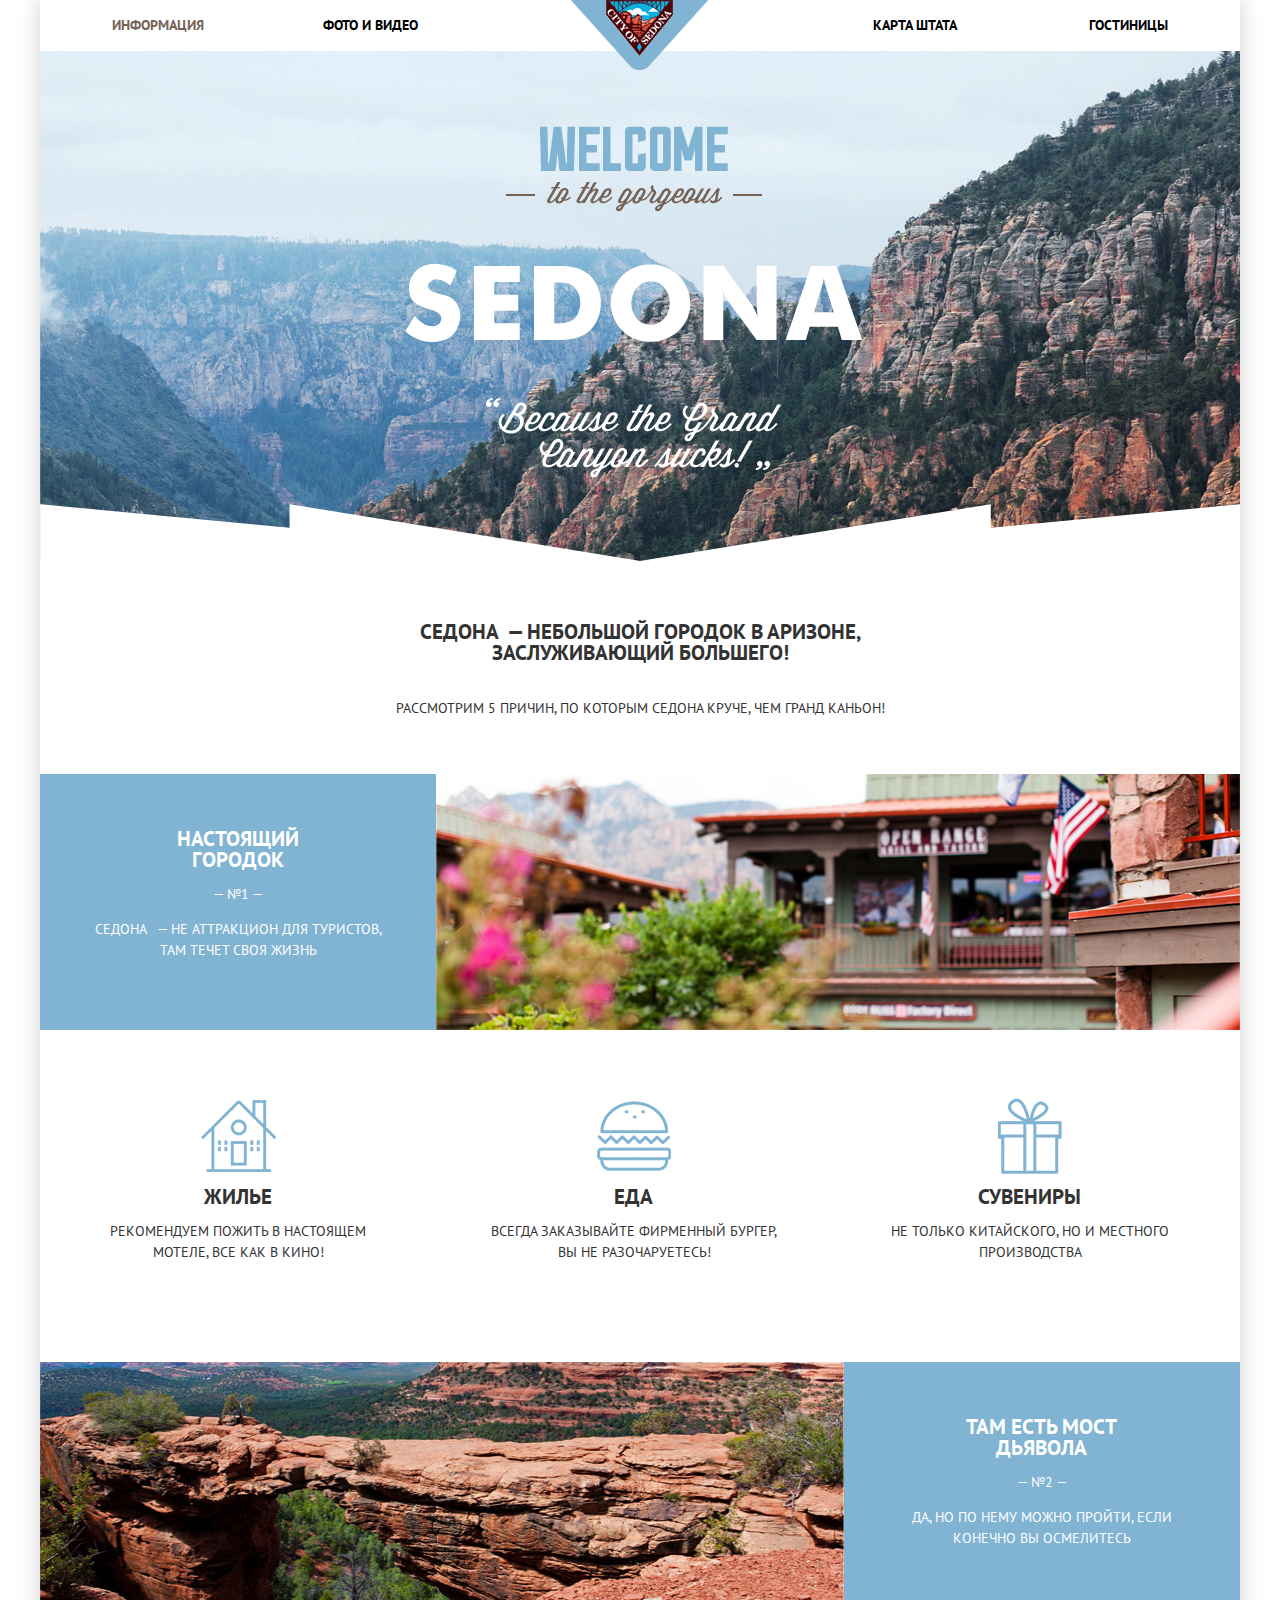
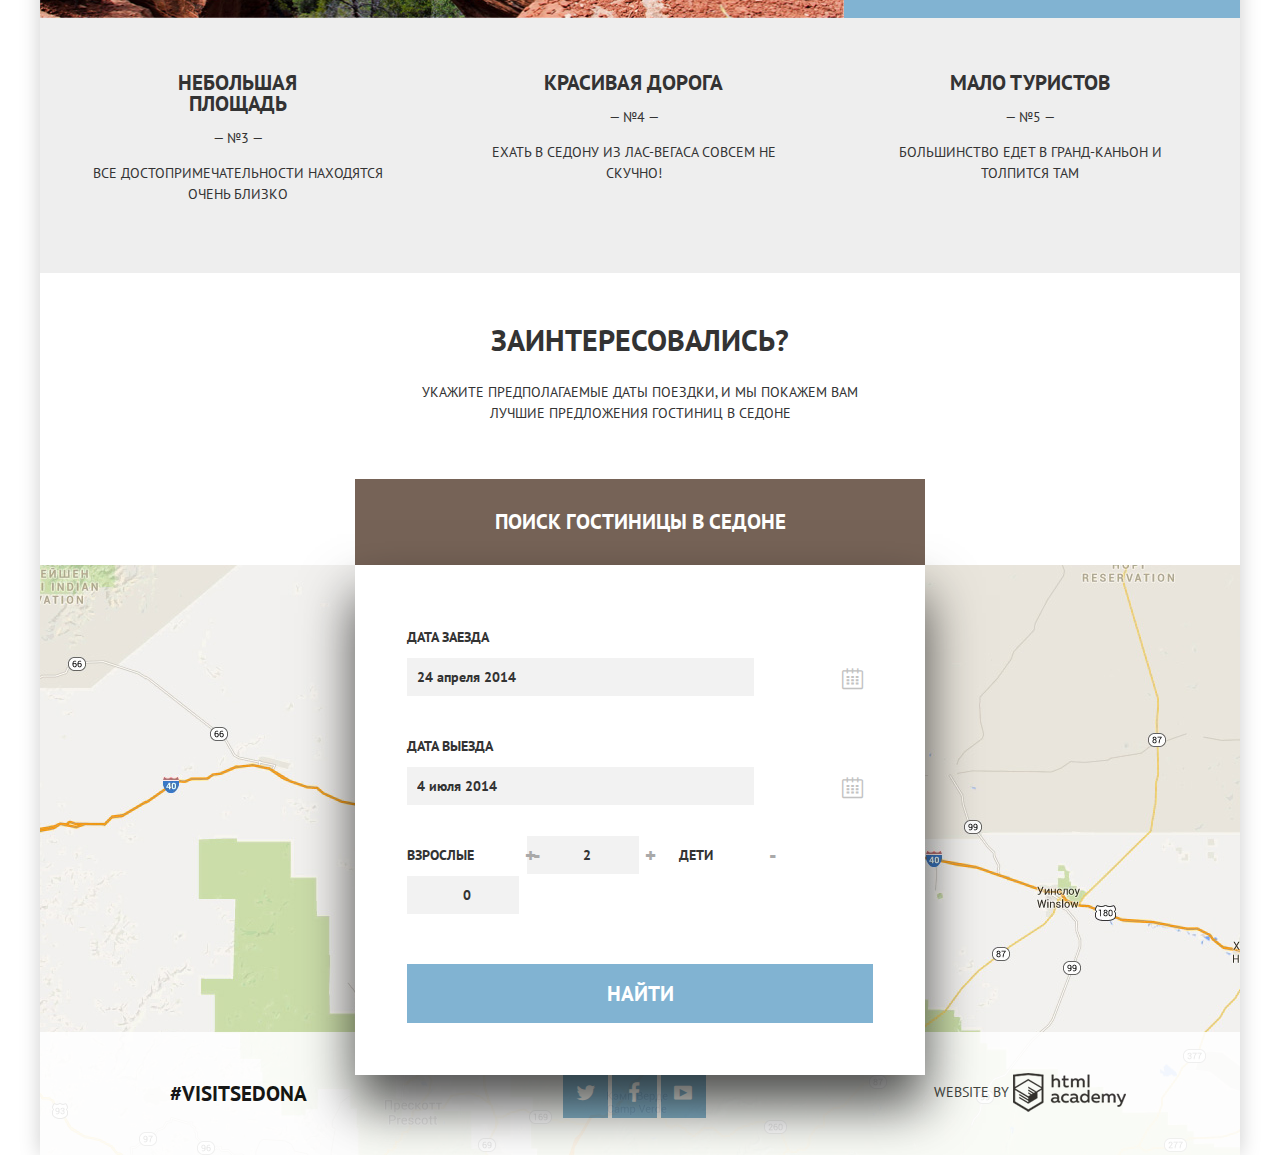
==== commit 3d7be78a: "Корректировка параметров ширины страницы, иконки в форме поиска" ====
--- a/index.html
+++ b/index.html
@@ -37,7 +37,7 @@
               <p>Седона &nbsp; &mdash;  не аттракцион для туристов, там течет своя жизнь</p>
             </div>
           </div>
-          <div class="col-2"><img src="img/features-image-1.jpg" width="800" height="256" alt="Sedona-1"></div>    
+          <div class="col-2"><img src="img/features-image-1.jpg" width="100%" height="256" alt="Sedona-1"></div>    
         </div>
         <div class="clearfix content">
           <div class="col-3 content-item">
@@ -63,7 +63,7 @@
           </div>
         </div>
         <div class="clearfix features">       
-          <div class="col-2"><img src="img/features-image-2.jpg" width="800" height="256" alt="Sedona-2"></div> 
+          <div class="col-2"><img src="img/features-image-2.jpg" width="100%" height="256" alt="Sedona-2"></div> 
           <div class="col-3 features-item">
             <div class="col-wrapper">
               <h2>Там есть Мост Дьявола</h2>
@@ -101,14 +101,14 @@
           <a class="search-link" href="#">Поиск гостиницы в Седоне</a>
           <form class="form-search" action="">
               <div>
-                <label for="date-in">Дата заезда</label><input type="text" id="date-in" value="24 апреля 2014">
+                <label for="date-in">Дата заезда</label><input type="text" id="date-in" value="24 апреля 2014"><i class="icon-calendar"></i>
               </div>
               <div>
-                <label for="date-out">Дата выезда</label><input type="text" id="date-out" value="4 июля 2014">
+                <label for="date-out">Дата выезда</label><input type="text" id="date-out" value="4 июля 2014"><i class="icon-calendar"></i>
               </div>
               <div class="people-number">
-                <label for="adult">Взрослые</label><input type="text" id="adult" value="2">
-                <label for="children">Дети</label><input type="text" id="children" value="0">
+                <label for="adult">Взрослые</label><input class="icon-minus" type="button" value="-"><input type="text" id="adult" value="2"><input class="icon-plus" type="button" value="+">
+                <label for="children">Дети</label><input class="icon-minus" type="button" value="-"><input type="text" id="children" value="0"><input class="icon-plus" type="button" value="+">
               </div>              
               <input class="btn" type="button" value="Найти">              
             </form>                
--- a/css/style.css
+++ b/css/style.css
@@ -93,8 +93,11 @@
 }
 
 .wrapper {
-  width: 1200px;
   margin: 0 auto;
+   max-width: 1200px;
+   min-width: 768px;
+   background-color: white;
+   box-shadow: 0 0 20px 0 rgba(0,0,0,.2)  
 }
 
 .main-nav ul {
@@ -299,10 +302,12 @@
   font-weight: 700;
   text-transform: uppercase;
   background-color: #ffffff;
+  box-shadow: 0 30px 50px rgba(0,0,0,.7);
 }
 
 .form-search div {
   margin-bottom: 30px;
+  position: relative;
 }
 
 .form-search label {
@@ -321,9 +326,36 @@
   padding-left: 10px;
   width: 335px;
 }
-
+.icon-calendar {
+  position: absolute;
+  right: 0;
+  padding-top: 5px;
+  padding-bottom: 5px;
+  margin-right: 10px;
+  font-size: 21px;
+  color: #c2c2c2;
+}
 .form-search input[type="text"]:hover {
   background-color: #ebebeb;
+}
+
+.icon-calendar:hover{
+  color: #000000;
+}
+
+.icon-calendar:active{
+  color: #81b3d2;
+}
+
+.icon-plus,
+.icon-minus {
+  position: absolute;
+  top: 6px;
+  background-color: transparent;
+  border: none;
+  outline: none;
+  font-size: 21px;
+  color: #a9a9a9;
 }
 
 .form-search input[type="text"]:focus {
@@ -334,8 +366,12 @@
 
 .people-number input[type="text"]{  
   width: 100px;
-}
-
+  text-align: center;
+}
+
+label[for="children"] {
+  text-align: center;
+}
 .form-search .btn {
   background-color: #81b3d2;
   color: #ffffff;
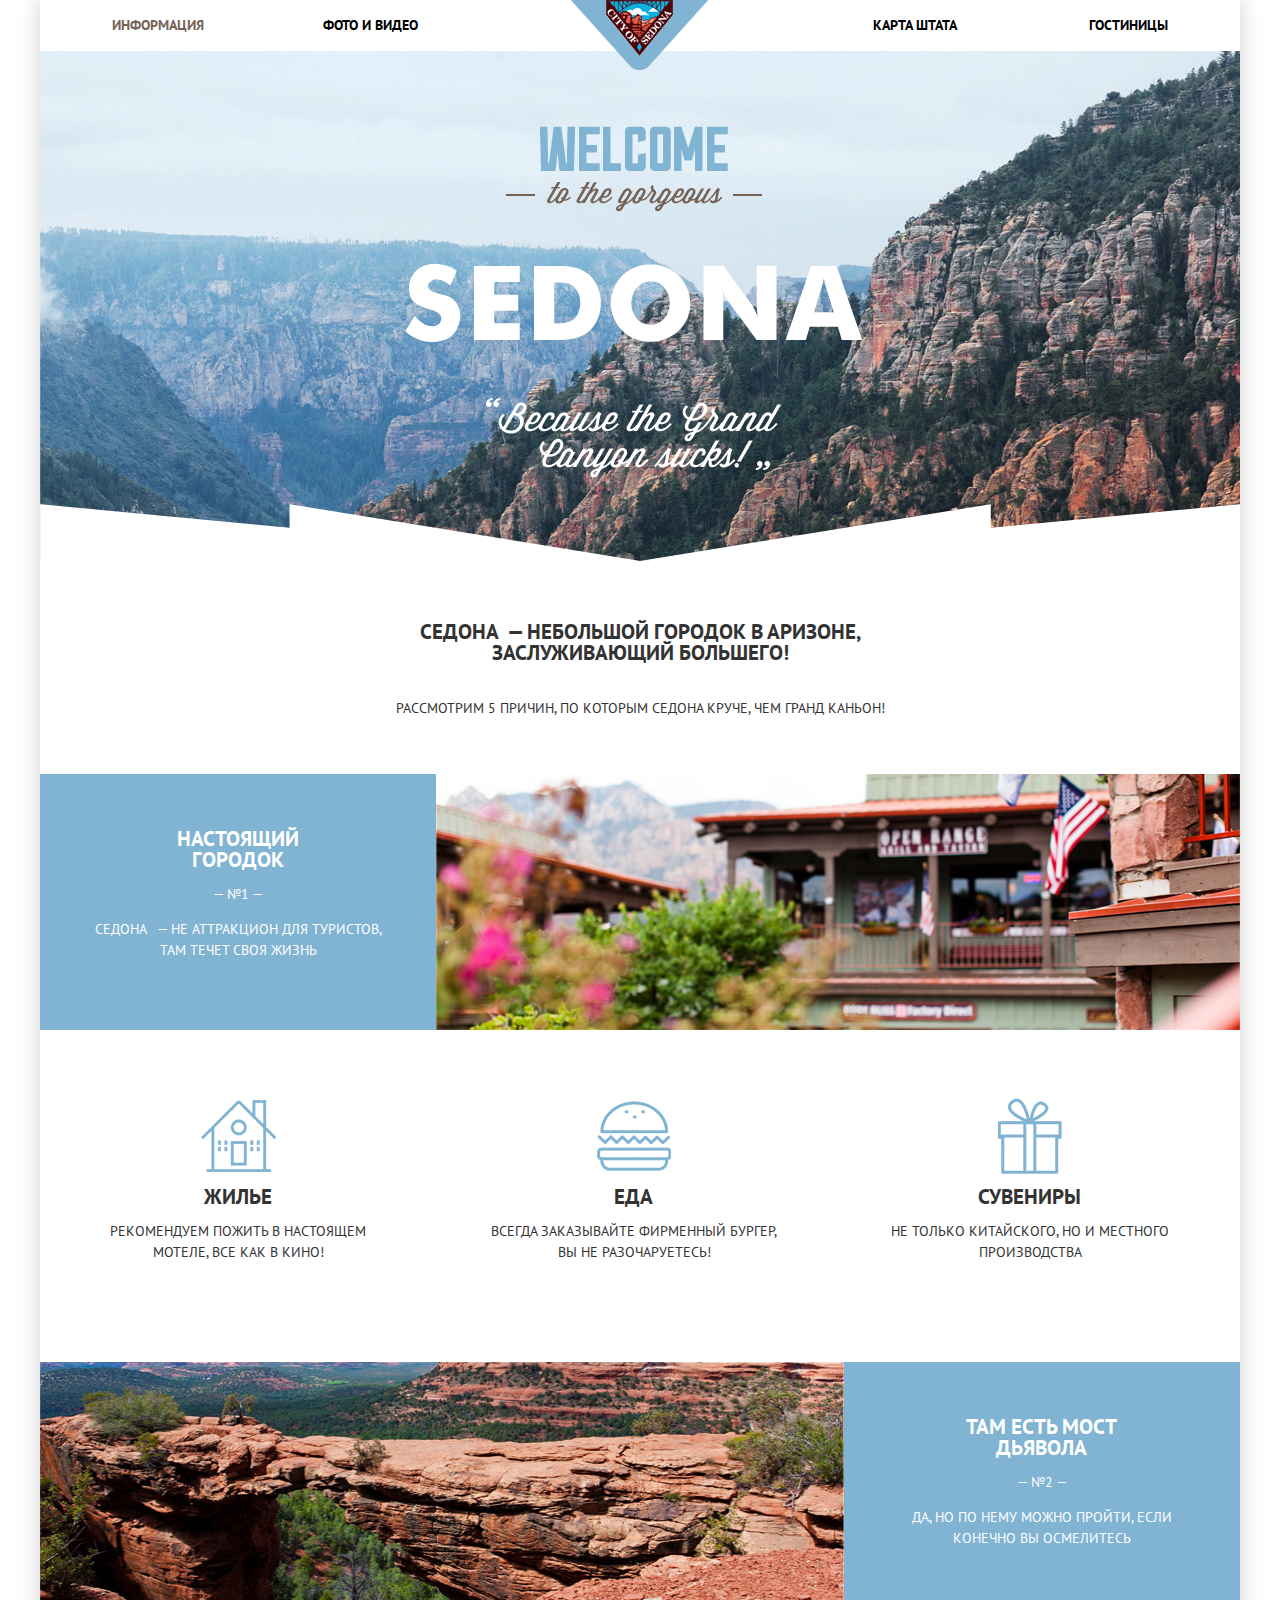
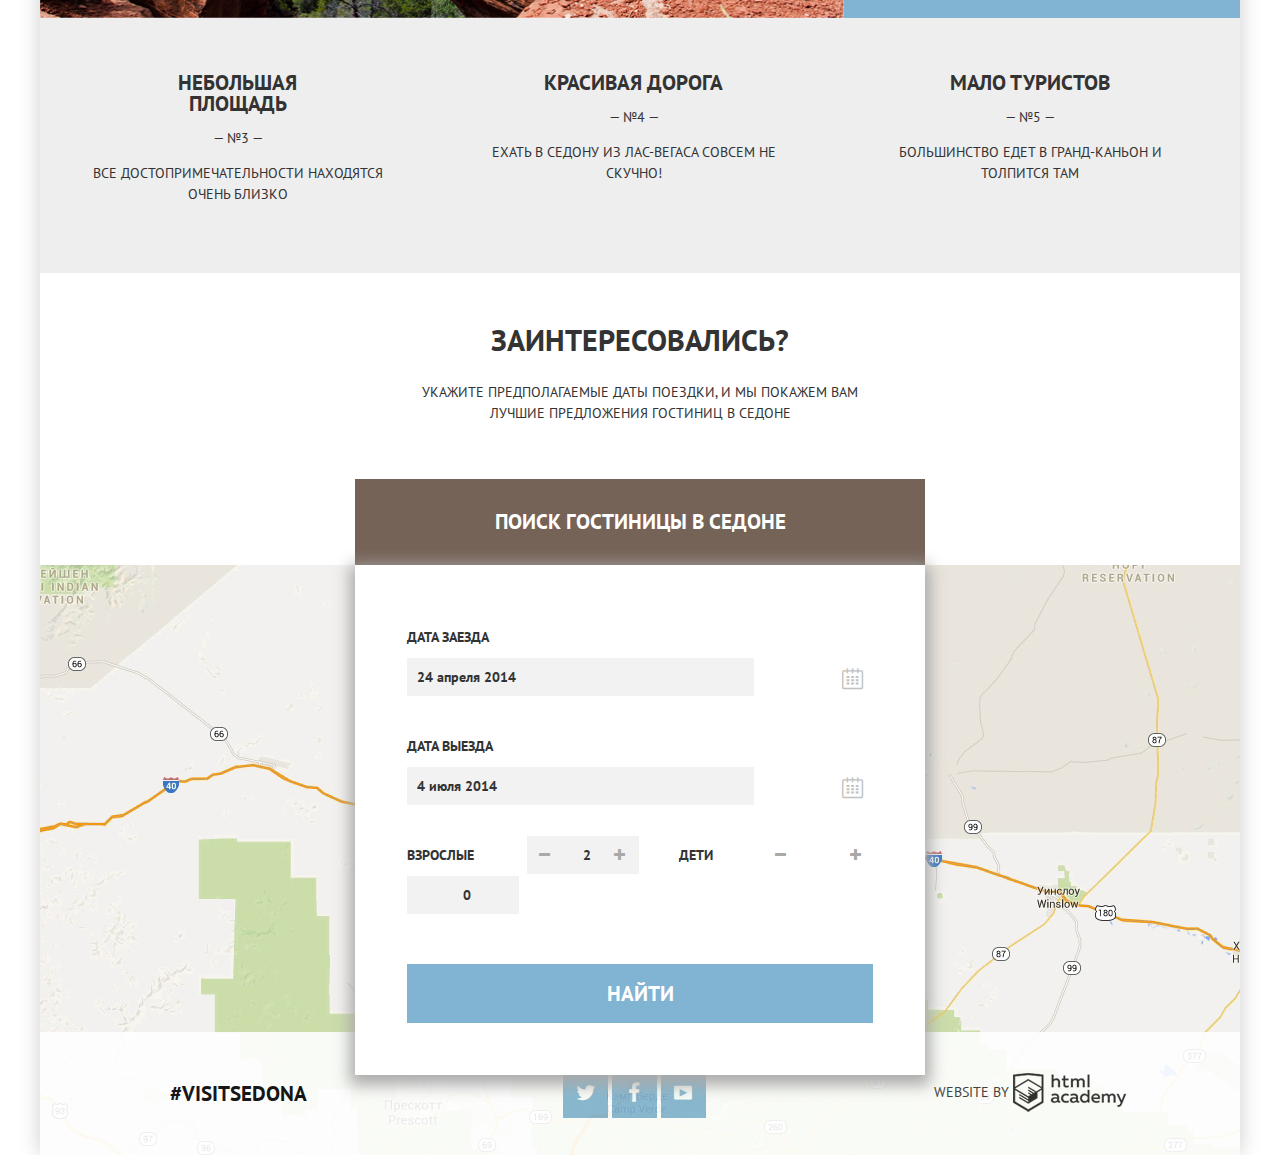
==== commit 4dbbe26c: "Иконки плюс/минус в форме (попытка добавить)" ====
--- a/index.html
+++ b/index.html
@@ -107,8 +107,8 @@
                 <label for="date-out">Дата выезда</label><input type="text" id="date-out" value="4 июля 2014"><i class="icon-calendar"></i>
               </div>
               <div class="people-number">
-                <label for="adult">Взрослые</label><input class="icon-minus" type="button" value="-"><input type="text" id="adult" value="2"><input class="icon-plus" type="button" value="+">
-                <label for="children">Дети</label><input class="icon-minus" type="button" value="-"><input type="text" id="children" value="0"><input class="icon-plus" type="button" value="+">
+                <label for="adult">Взрослые</label><i class="icon-minus"></i><i class="icon-plus"></i><input type="text" id="adult" value="2">
+                <label for="children">Дети</label><i class="icon-minus"></i><i class="icon-plus"></i><input type="text" id="children" value="0">
               </div>              
               <input class="btn" type="button" value="Найти">              
             </form>                
--- a/css/style.css
+++ b/css/style.css
@@ -302,7 +302,7 @@
   font-weight: 700;
   text-transform: uppercase;
   background-color: #ffffff;
-  box-shadow: 0 30px 50px rgba(0,0,0,.7);
+  box-shadow: 0 5px 15px 5px #a9a9a9;
 }
 
 .form-search div {
@@ -350,12 +350,27 @@
 .icon-plus,
 .icon-minus {
   position: absolute;
-  top: 6px;
-  background-color: transparent;
-  border: none;
-  outline: none;
-  font-size: 21px;
+  top: 10px;
+  font-size: 14px;
   color: #a9a9a9;
+}
+
+.icon-minus {
+  padding-left: 10px;
+}
+
+.icon-plus {
+  padding-left: 85px;
+}
+
+.icon-plus:hover,
+.icon-minus:hover{
+  color: #000000;
+}
+
+.icon-plus:active, 
+.icon-minus:active{
+  color: #81b3d2;
 }
 
 .form-search input[type="text"]:focus {
@@ -616,6 +631,7 @@
   margin: 0 auto;
   text-transform: uppercase;
   padding: 8px 32px;
+  outline: none;
 }
 
 
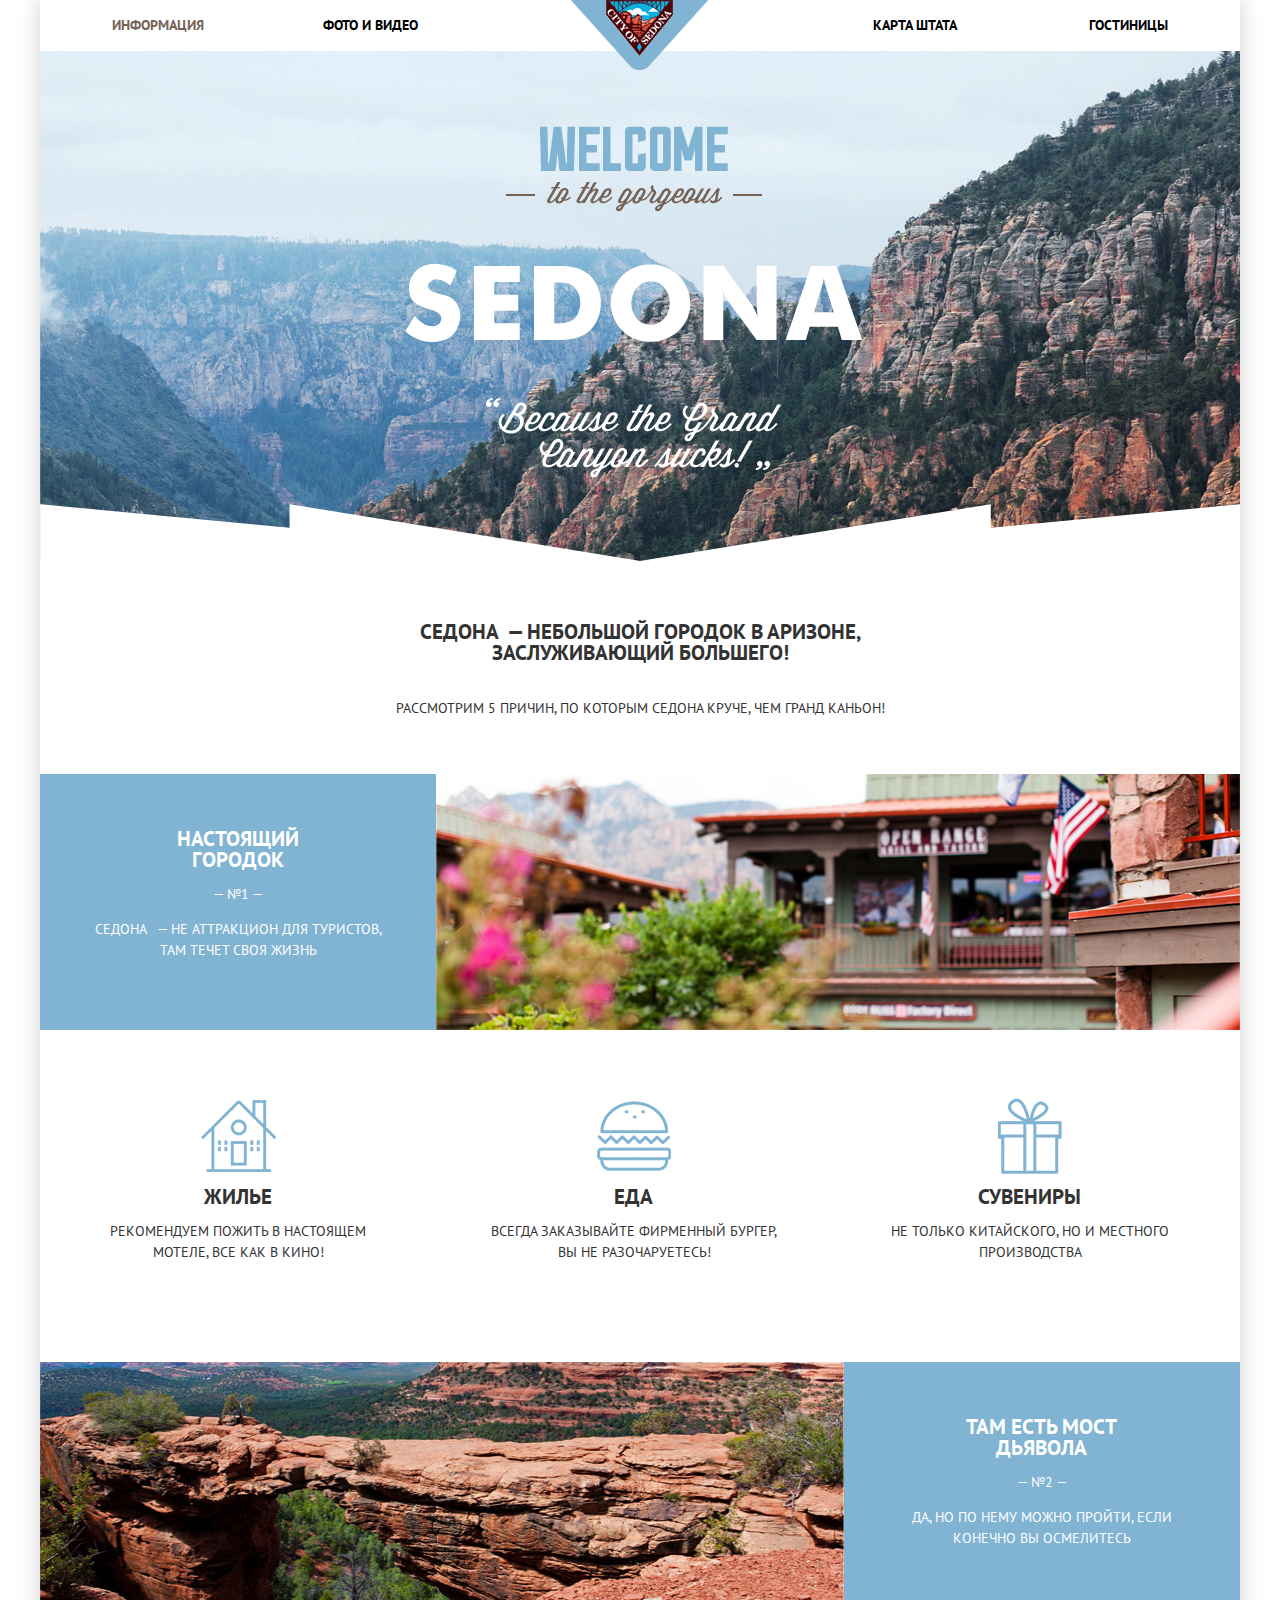
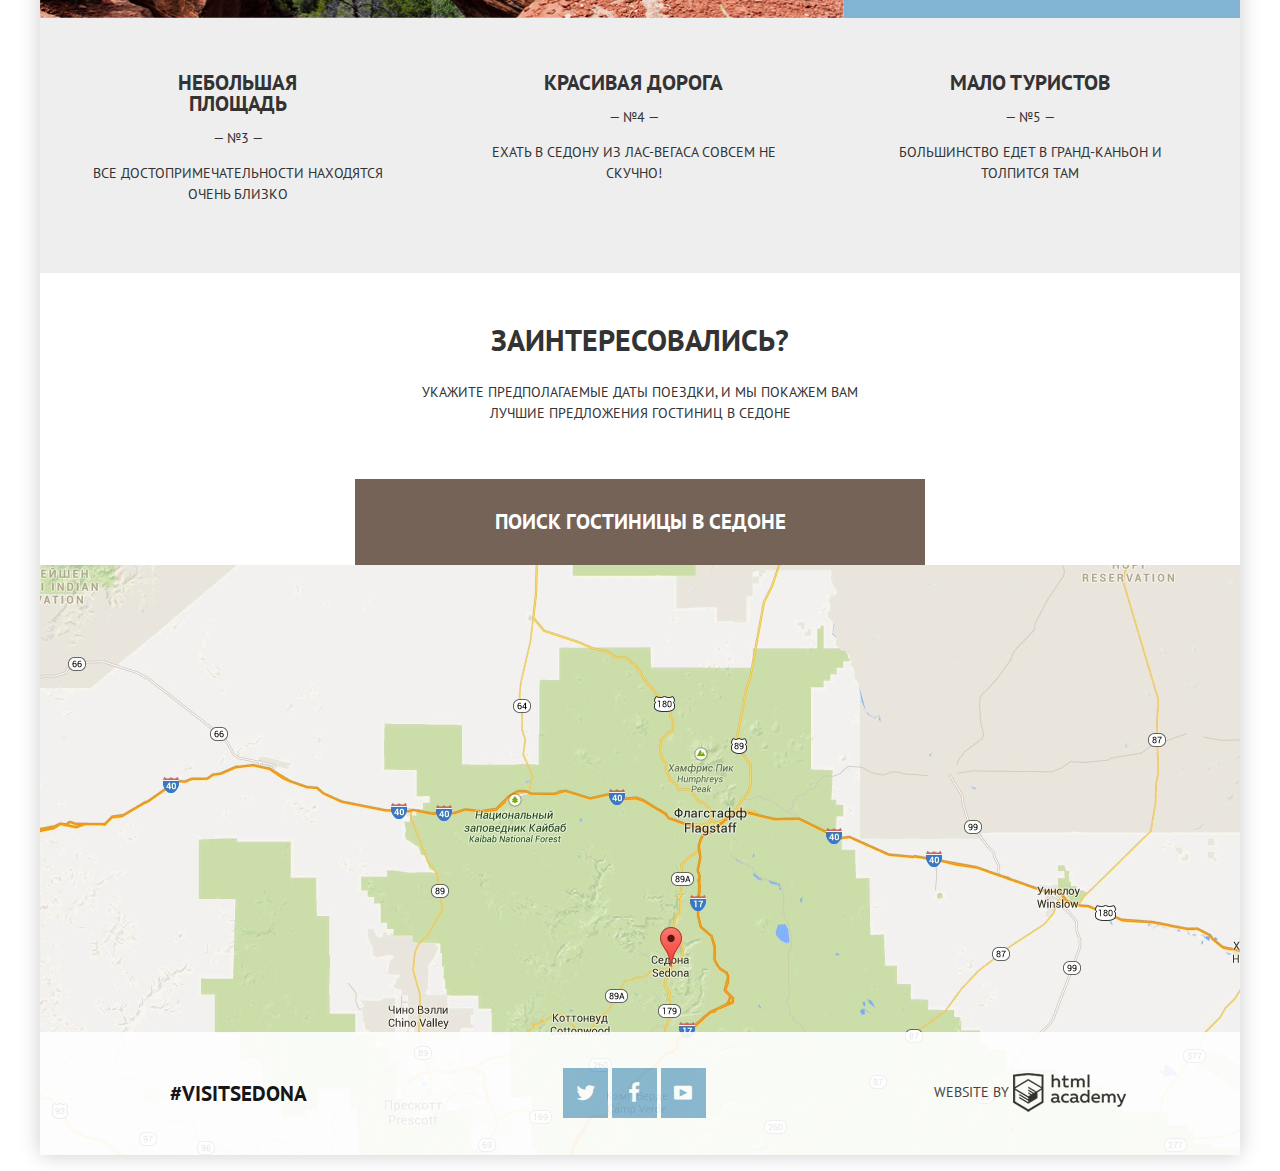
==== commit dc4e68ba: "Корректировка деталей (+ и - в форме, высота блоков с картинками, центровка в хэдере)." ====
--- a/index.html
+++ b/index.html
@@ -99,7 +99,7 @@
           <p class="block-search-header">Заинтересовались?</p>
           <p>Укажите предполагаемые даты поездки, и мы покажем вам лучшие предложения гостиниц в Седоне</p>
           <a class="search-link" href="#">Поиск гостиницы в Седоне</a>
-          <form class="form-search" action="">
+          <form class="form-search form-show" action="">
               <div>
                 <label for="date-in">Дата заезда</label><input type="text" id="date-in" value="24 апреля 2014"><i class="icon-calendar"></i>
               </div>
@@ -107,14 +107,17 @@
                 <label for="date-out">Дата выезда</label><input type="text" id="date-out" value="4 июля 2014"><i class="icon-calendar"></i>
               </div>
               <div class="people-number">
-                <label for="adult">Взрослые</label><i class="icon-minus"></i><i class="icon-plus"></i><input type="text" id="adult" value="2">
-                <label for="children">Дети</label><i class="icon-minus"></i><i class="icon-plus"></i><input type="text" id="children" value="0">
+                <label for="adult">Взрослые</label><i class="icon-minus"></i><input type="text" id="adult" value="2"><i class="icon-plus"></i>
+              </div>
+              <div class="people-number">  
+                <i class="icon-minus"></i><label for="children">Дети</label><input type="text" id="children" value="0"><i class="icon-plus"></i>
               </div>              
               <input class="btn" type="button" value="Найти">              
             </form>                
         </div>            
       </div>
-      <div class="map">       
+      <div class="map">
+      <iframe src="https://www.google.com/maps/embed?pb=!1m18!1m12!1m3!1d593197.9039240244!2d-111.84426045404426!3d34.78111742865377!2m3!1f0!2f0!3f0!3m2!1i1024!2i768!4f13.1!3m3!1m2!1s0x872da132f942b00d%3A0x5548c523fa6c8efd!2z0KHQtdC00L7QvdCwLCDQkNGA0LjQt9C-0L3QsCwg0KHQqNCQ!5e0!3m2!1sru!2sru!4v1441974343748" style="border:0; width:100%; height:600px" allowfullscreen></iframe>           
         <footer class="main-footer clearfix">
           <div class="col-3 sedona-tag"><a href="#">#visitsedona</a></div>
           <div class="col-3 footer-social">
@@ -124,8 +127,8 @@
           </div>
           <div class="col-3 footer-logo" >
             <p class="footer-copyright">Website by</p>
-            <a class="footer-logo-icon" href="#"></a>
-          </div>      
+            <a class="footer-logo-icon" href="#"></a>            
+          </div>                 
         </footer>        
       </div>
     </div>
--- a/css/style.css
+++ b/css/style.css
@@ -181,6 +181,7 @@
   height: 57px;
   background-image: url(../img/header-image-mask.png);
   background-repeat: no-repeat;
+  background-position: 50%;
   position: absolute;
   bottom: 0;
 }
@@ -220,7 +221,6 @@
 }
 
 .features {
-  height: 256px;
   color: #ffffff;
   background-color: #81b3d2;
 }
@@ -292,6 +292,7 @@
 }
 
 .form-search {
+  display: none;
   width: 466px;
   position: absolute;
   top: 100%;
@@ -356,11 +357,12 @@
 }
 
 .icon-minus {
-  padding-left: 10px;
+  left: 140px;
+  z-index: 1;
 }
 
 .icon-plus {
-  padding-left: 85px;
+  right:15px;
 }
 
 .icon-plus:hover,
@@ -378,8 +380,12 @@
   outline: 2px solid #e5e5e5;
 }
 
+.people-number {
+  float: left;
+}
 
 .people-number input[type="text"]{  
+  position: relative;
   width: 100px;
   text-align: center;
 }
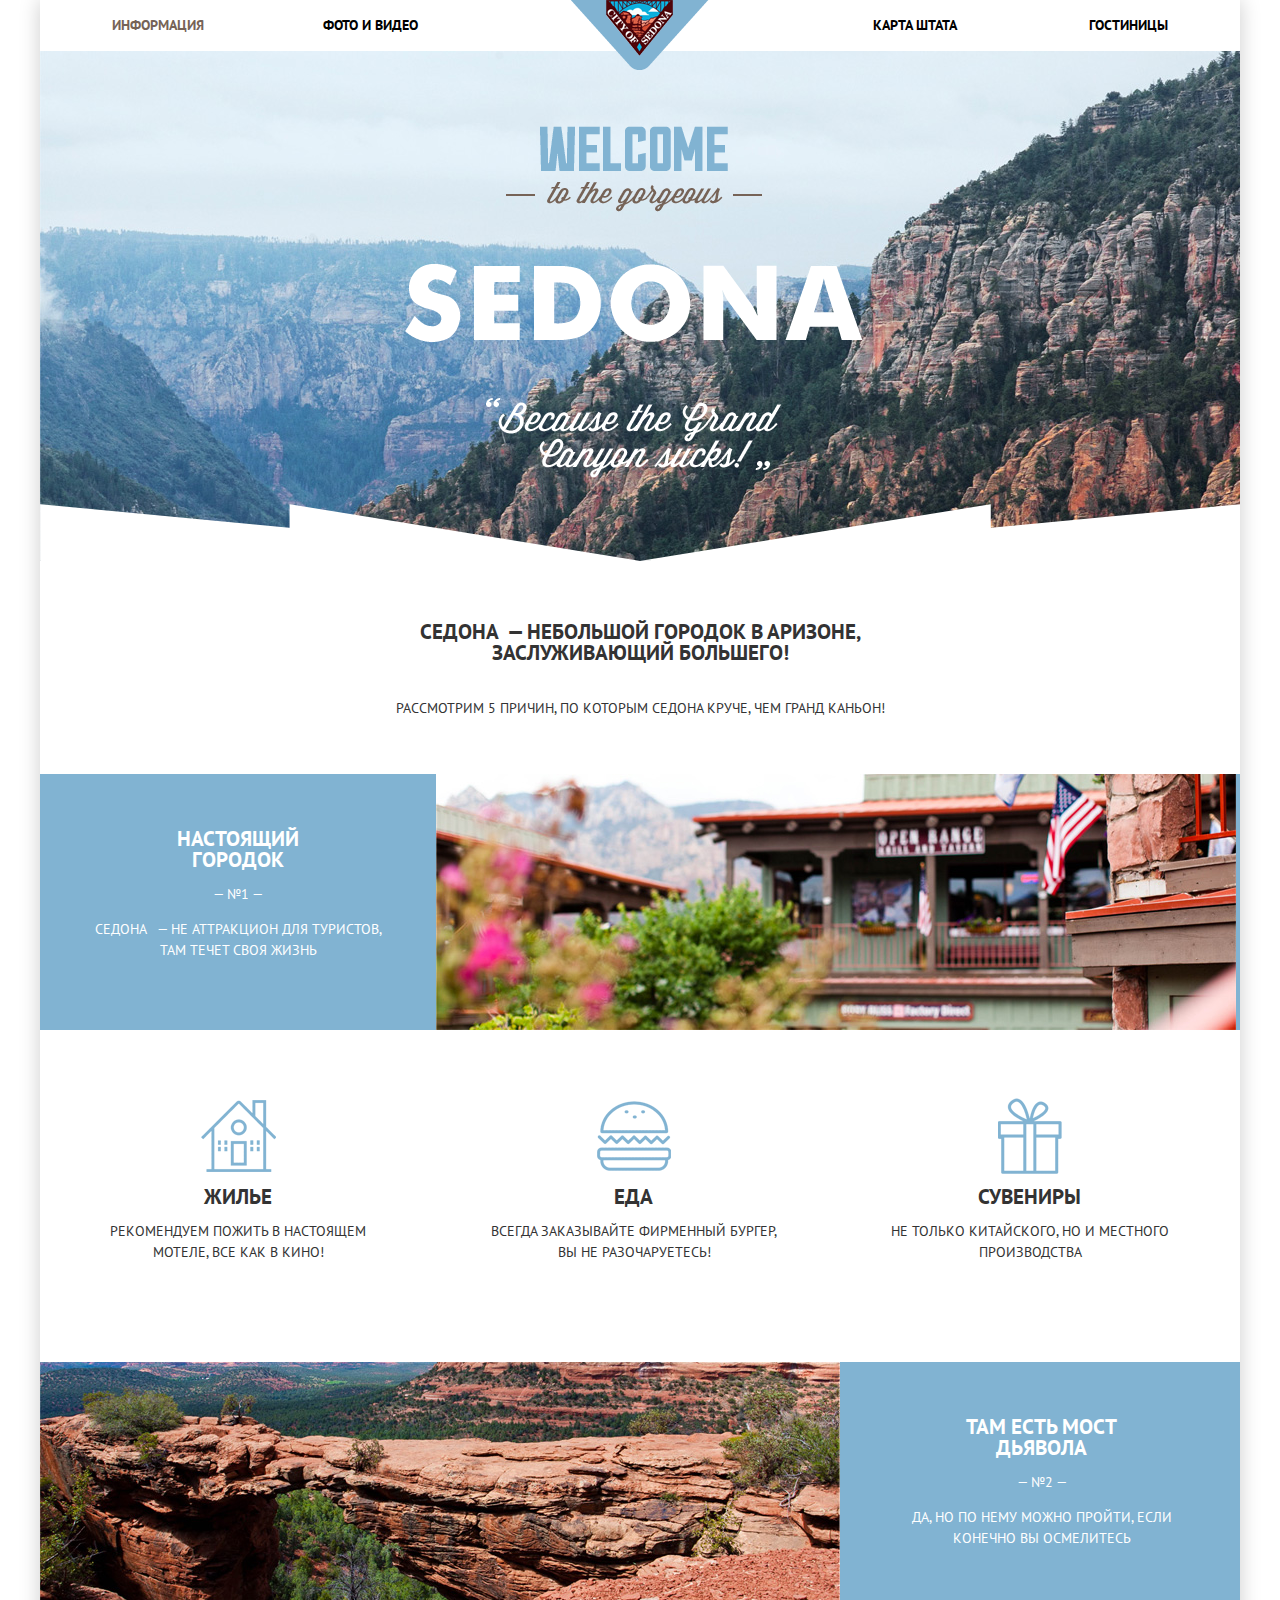
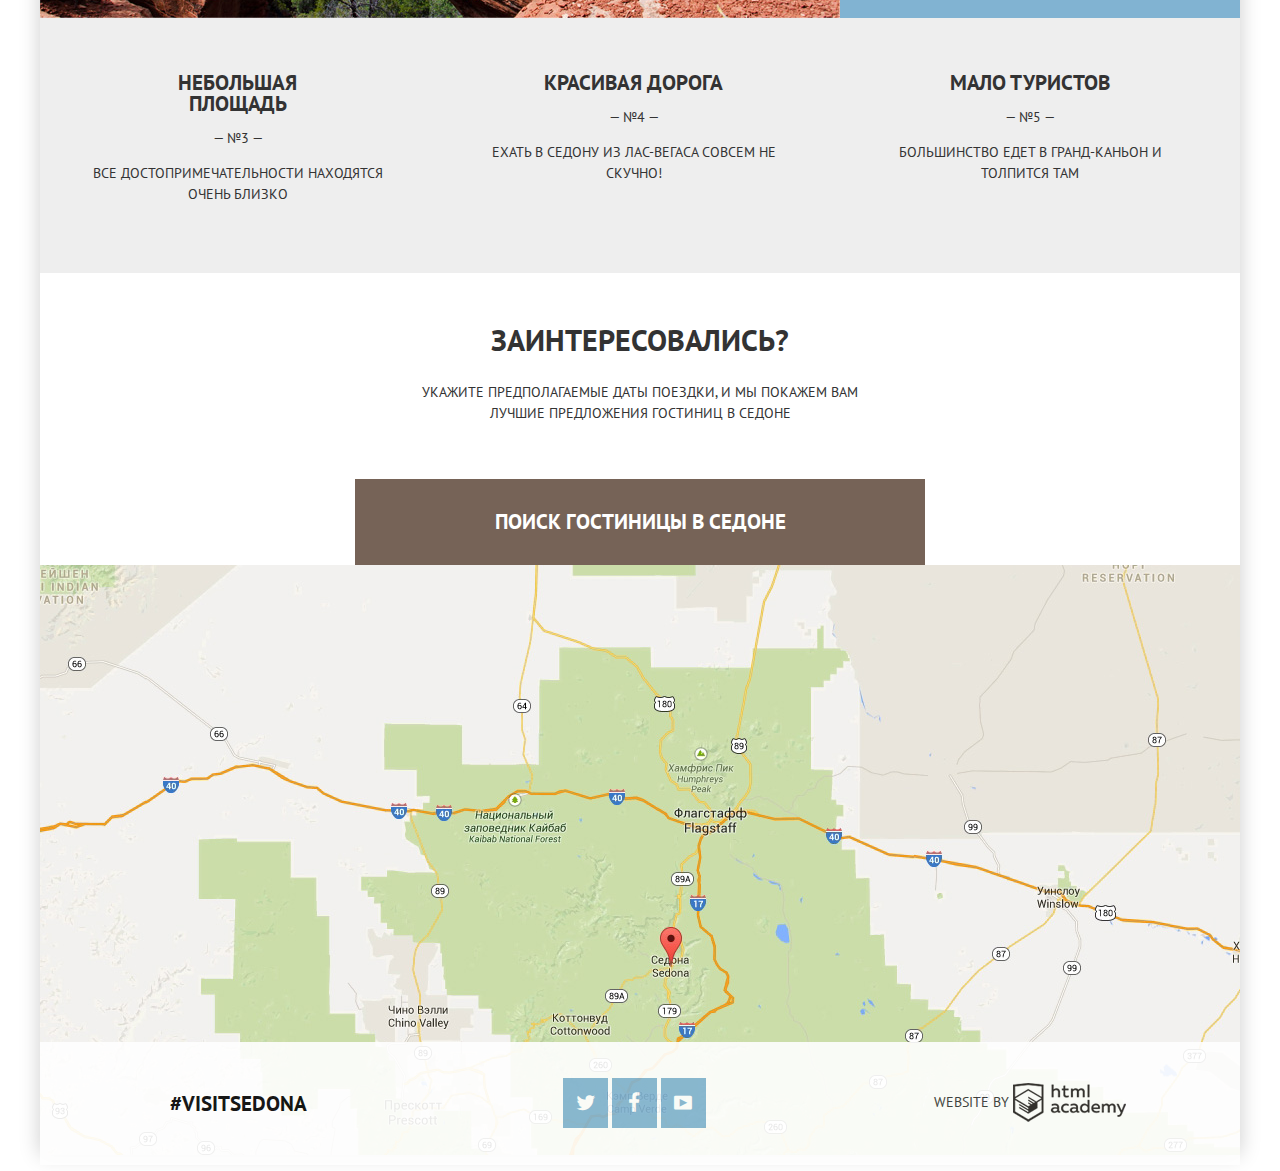
==== commit 28c8811f: "завершение, первый вариант" ====
--- a/index.html
+++ b/index.html
@@ -5,7 +5,7 @@
     <title>Sedona. Главная страница</title>  
     <link href="http://fonts.googleapis.com/css?family=PT+Sans:400,700&amp;subset=latin,cyrillic" rel="stylesheet">
     <link href="css/normalize.css" rel="stylesheet">
-    <link href="css/style.css" rel="stylesheet"> 
+    <link href="css/style.min.css" rel="stylesheet"> 
   </head>
   <body>
     <div class="wrapper">
@@ -37,7 +37,7 @@
               <p>Седона &nbsp; &mdash;  не аттракцион для туристов, там течет своя жизнь</p>
             </div>
           </div>
-          <div class="col-2"><img src="img/features-image-1.jpg" width="100%" height="256" alt="Sedona-1"></div>    
+          <div class="col-2 features-image"><img src="img/features-image-1.jpg" width="800" height="256" alt="Sedona-1"></div>    
         </div>
         <div class="clearfix content">
           <div class="col-3 content-item">
@@ -63,7 +63,7 @@
           </div>
         </div>
         <div class="clearfix features">       
-          <div class="col-2"><img src="img/features-image-2.jpg" width="100%" height="256" alt="Sedona-2"></div> 
+          <div class="col-2 features-image"><img src="img/features-image-2.jpg" width="800" height="256" alt="Sedona-2"></div> 
           <div class="col-3 features-item">
             <div class="col-wrapper">
               <h2>Там есть Мост Дьявола</h2>
@@ -99,7 +99,7 @@
           <p class="block-search-header">Заинтересовались?</p>
           <p>Укажите предполагаемые даты поездки, и мы покажем вам лучшие предложения гостиниц в Седоне</p>
           <a class="search-link" href="#">Поиск гостиницы в Седоне</a>
-          <form class="form-search form-show" action="">
+          <form class="form-search" action="#">
               <div>
                 <label for="date-in">Дата заезда</label><input type="text" id="date-in" value="24 апреля 2014"><i class="icon-calendar"></i>
               </div>
@@ -132,5 +132,6 @@
         </footer>        
       </div>
     </div>
+    <script src="js/script.min.js"></script>
   </body>
 </html>--- a/css/style.min.css
+++ b/css/style.min.css
@@ -0,0 +1 @@
+@font-face{font-family:'symbols-sedona';src:url('../font/symbols-sedona.eot?60737633');src:url('../font/symbols-sedona.eot?60737633#iefix') format('embedded-opentype'),url('../font/symbols-sedona.woff?60737633') format('woff'),url('../font/symbols-sedona.ttf?60737633') format('truetype'),url('../font/symbols-sedona.svg?60737633#symbols-sedona') format('svg');font-weight:400;font-style:normal}[class^="icon-"]:before,[class*=" icon-"]:before{font-family:"symbols-sedona";font-style:normal;font-weight:400;speak:none;display:inline-block;text-decoration:inherit;width:1em;text-align:center;font-variant:normal;text-transform:none;line-height:1em}.icon-facebook:before{content:'\66'}.icon-twitter:before{content:'\74'}.icon-up-dir:before{content:'\25b2'}.icon-down-dir:before{content:'\25bc'}.icon-star:before{content:'\2605'}.icon-check-off:before{content:'\2610'}.icon-check-on:before{content:'\2611'}.icon-calendar:before{content:'\e800'}.icon-plus:before{content:'\e801'}.icon-minus:before{content:'\e802'}.icon-youtube:before{content:'\f39e'}body{font-size:14px;line-height:1.5;color:#333;font-weight:400;text-transform:uppercase;font-family:"PT Sans","Arial",sans-serif}h2{font-size:21px;line-height:1;margin:0}h2,a{font-weight:700}a{text-decoration:none;color:#000}img{margin-bottom:-6px}.clearfix:after{display:block;content:"";clear:both}.wrapper{margin:0 auto;max-width:1200px;min-width:768px;background-color:#fff;box-shadow:0 0 20px 0 rgba(0,0,0,.2)}.main-nav ul{padding:0;margin:0 6%;font-size:0}.main-nav li{display:inline-block;vertical-align:top;font-size:14px;width:20%;padding-top:15px;padding-bottom:15px;position:relative}.main-nav a:hover{color:#81b3d2}.main-nav a:active{color:#b2b2b2}.main-nav .active{color:#766357;font-weight:700}.main-nav .active:hover{color:#604e43}.main-nav .active:active{color:#d6d0cc}.main-nav .logo{display:block;width:138px;height:70px;background-image:url(../img/logo.png);background-repeat:no-repeat;background-position:center;position:absolute;top:0;left:50%;margin-left:-69px;z-index:1}.main-nav .nav-item-left{text-align:left}.main-nav .nav-item-right{text-align:right}.header-image{width:100%;height:435px;background-image:url("../img/header-image.jpg");background-color:#d8e6f1;background-repeat:no-repeat;padding-top:75px;position:relative;margin-bottom:60px}.header-image-words{width:470px;height:370px;background-image:url(../img/image-words.png);background-repeat:no-repeat;margin:0 auto}.header-image-mask{width:100%;height:57px;background-image:url(../img/header-image-mask.png);background-repeat:no-repeat;background-position:50%;position:absolute;bottom:0}.col-2{width:67%;float:left}.col-3{width:33%;float:left;text-align:center}.col-wrapper{width:75%;margin:0 auto}.col-wrapper h2{width:70%;margin:0 auto}.under-header{text-align:center;margin-bottom:55px}.under-header h2{width:50%;margin:0 auto 35px}.features-item{padding-top:54px;padding-bottom:54px}.features{color:#fff;background-color:#81b3d2}.content-item{padding-top:55px;padding-bottom:85px}.content-icon{width:76px;height:76px;padding-bottom:25px;margin:0 auto}.icon-house{background-image:url(../img/icon-house.png);background-repeat:no-repeat;background-position:center}.icon-food{background-image:url(../img/icon-food.png)}.icon-food,.icon-souvenirs{background-repeat:no-repeat;background-position:center}.icon-souvenirs{background-image:url(../img/icon-souvenirs.png)}.features-content{background-color:#eee}.features-image{overflow:hidden}.block-search{width:570px;margin:0 auto;padding-top:55px;position:relative}.block-search-header{font-size:30px;font-weight:700;line-height:.8;padding-bottom:30px}.block-search p{width:80%;margin:0 auto;text-align:center}.search-link{margin-top:55px;display:block;background-color:#766357;text-align:center;padding-top:30px;padding-bottom:30px;color:#fff;font-size:21px;line-height:1.24}.form-search{opacity:0;-webkit-transition:.4s;transition:.4s;width:466px;position:absolute;top:100%;z-index:10;left:50%;margin-left:-285px;padding:52px;font-weight:700;text-transform:uppercase;background-color:#fff;box-shadow:0 5px 15px 5px #a9a9a9}.form-search div{margin-bottom:30px;position:relative}.form-search label{display:inline-block;width:105px;margin-right:15px;padding-top:10px;padding-bottom:10px}.form-search input[type="text"]{border:none;background-color:#f2f2f2;padding-top:10px;padding-bottom:10px;padding-left:10px;width:335px}.icon-calendar{position:absolute;right:0;padding-top:5px;padding-bottom:5px;margin-right:10px;font-size:21px;color:#c2c2c2}.form-search input[type="text"]:hover{background-color:#ebebeb}.icon-calendar:hover{color:#000}.icon-calendar:active{color:#81b3d2}.icon-plus,.icon-minus{position:absolute;top:10px;font-size:14px;color:#a9a9a9}.icon-minus{left:140px;z-index:1}.icon-plus{right:15px}.icon-plus:hover,.icon-minus:hover{color:#000}.icon-plus:active,.icon-minus:active{color:#81b3d2}.form-search input[type="text"]:focus{background-color:#fff;outline:2px solid #e5e5e5}.people-number{float:left}.people-number input[type="text"]{position:relative;width:100px;text-align:center}label[for="children"]{text-align:center}.form-search .btn{background-color:#81b3d2;color:#fff;text-transform:uppercase;padding:16px 0;font-size:21px;width:100%;margin-top:20px;border:none}.form-search .btn:hover{background-color:#669ec0}.form-search .btn:active{background-color:#5496bd;color:#88b6d1}.form-search .btn:focus{outline:none}.form-show{opacity:1}.map{width:100%;height:590px;background-image:url(../img/map.jpg);position:relative}.main-footer{position:absolute;bottom:-10px;background-color:#fff;opacity:.9;width:100%;padding:3% 0}.footer-copyright,.footer-logo-icon{display:inline-block;vertical-align:middle}.hotels-footer{padding:3% 0}.footer-logo-icon{width:113px;height:39px;background-image:url(../img/footer-logo.png);background-repeat:no-repeat}.footer-logo-icon:hover{background-image:url(../img/logo-footer-hvr.png)}.footer-logo-icon:active{background-image:url(../img/logo-footer-active.png)}.sedona-tag>a{display:block;font-size:21px;padding:10px 0}.social-btn{display:inline-block;width:45px;height:50px;background-color:#81b3d2;color:#fff;font-size:21px;line-height:50px}.social-btn:hover{background-color:#669ec0}.social-btn:active{background-color:#5496bd;color:#88b6d1}.hotel-wrapper{width:88%;margin:0 auto}.hotel-col-1{width:16%}.hotel-col-2{width:53%}.hotel-col-3{width:31%;text-align:right}.hotel-col{float:left;margin-top:30px;margin-bottom:25px}.hotel-filter{color:#fff}.header-image-hotels{width:100%;height:220px;background-image:url(../img/header-image-zoom.jpg);background-color:#83b3cd;background-repeat:no-repeat}.hotel-filter>.hotel-col-2{box-sizing:border-box;padding-left:7.5%}.hotel-filter>.hotel-col{margin-bottom:0}.structure-filter label{vertical-align:middle}.structure-filter label,.type-filter label{display:block;margin-bottom:7px}.type-filter>h2,.structure-filter>h2{font-size:16px;line-height:1.3;margin-bottom:20px}.cost-filter>h2{font-size:16px;line-height:1.3;margin-bottom:12px}.cost-filter{text-align:left}.cost-filter-wrapper{margin-left:7px;border:2px solid #fff;border-radius:2px;font-size:0;padding-top:5px;padding-bottom:5px}.cost-filter-wrapper div{display:inline-block;font-size:14px;vertical-align:middle;width:50%}.cost-filter-wrapper div:first-child{width:49%;border-right:2px solid #fff}.cost-filter-wrapper label{display:inline-block;text-align:center;vertical-align:middle}.cost-filter-wrapper input{width:25%;background-color:transparent;border:transparent;padding-left:5px}.range-controls{position:relative;padding-top:20px;margin-bottom:30px;margin-left:7px}.range-controls .scale{height:2px;background:#7d787a}.range-controls .bar{width:80%;height:2px;background:#fff}.range-controls .toggle{position:absolute;cursor:pointer;top:15px;left:0;width:4px;height:4px;border:7px solid #fff;border-radius:50%;background:#afafaf}.range-controls .toggle:hover{background:#1c4f80}.range-controls .toggle-max{left:78%}.cost-filter .btn{display:block;background-color:transparent;text-align:center;border:2px solid #fff;border-radius:2px;margin:0 auto;text-transform:uppercase;padding:8px 32px;outline:none}input[type="checkbox"]{display:none}input[type="checkbox"]+label:before{display:inline-block;vertical-align:middle;content:'\2610';font-family:"symbols-sedona";font-size:26px;margin-right:15px;color:#b5b5b5}input[type="checkbox"]+label:hover:before{color:#fff}input[type="checkbox"]:checked+label:before{display:inline-block;vertical-align:middle;content:'\2611';font-family:"symbols-sedona";font-size:26px;margin-right:11px}.filter-content-header ul{padding-left:0}.filter-content-header ul li{display:inline-block;font-size:12px;margin-right:35px}.filter-content-header .hotel-col-2 a{border-bottom:1px dotted #81b3d2;color:#b1b1b1}.filter-content-header .hotel-col-2 a:hover{color:#81b3d2}.filter-content-header .hotel-col-2 a:active{color:#000;border-bottom:1px dotted transparent}.filter-content-header .hotel-col-2 a.active{border-bottom:none;color:#81b3d2}.filter-content{border-top:2px solid #e5e5e5}.filter-info div{display:inline-block}.triangles{font-size:0}.triangles a{display:inline-block;color:#ccc;font-size:21px;margin:0}.triangles a.active{color:#81b3d2}.triangles a:hover{color:#000}.triangles a:active{color:#81b3d2}.rate-value{display:inline-block;background-color:#f2f2f2;padding:5px 10px;width:90px;text-align:right}.rate-stars{font-size:18px;color:#81b3d2;margin-bottom:40px}.icon-star{margin-left:5px}.filter-info .btn{color:#fff;padding:5px 20px}.filter-info .btn-more{background-color:#81b3d2}.filter-info .btn-more:hover{background-color:#669ec0}.filter-info .btn-more:active{background-color:#5496bd;color:#88b6d1}.filter-info .btn-book{background-color:#766357}.filter-info .btn-book:hover{background-color:#604e43}.filter-info .btn-book:active{background-color:#503e33;color:#857871}.filter-info .hotel-name:hover{color:#81b3d2}.filter-info .hotel-name:active{color:#b2b2b2}